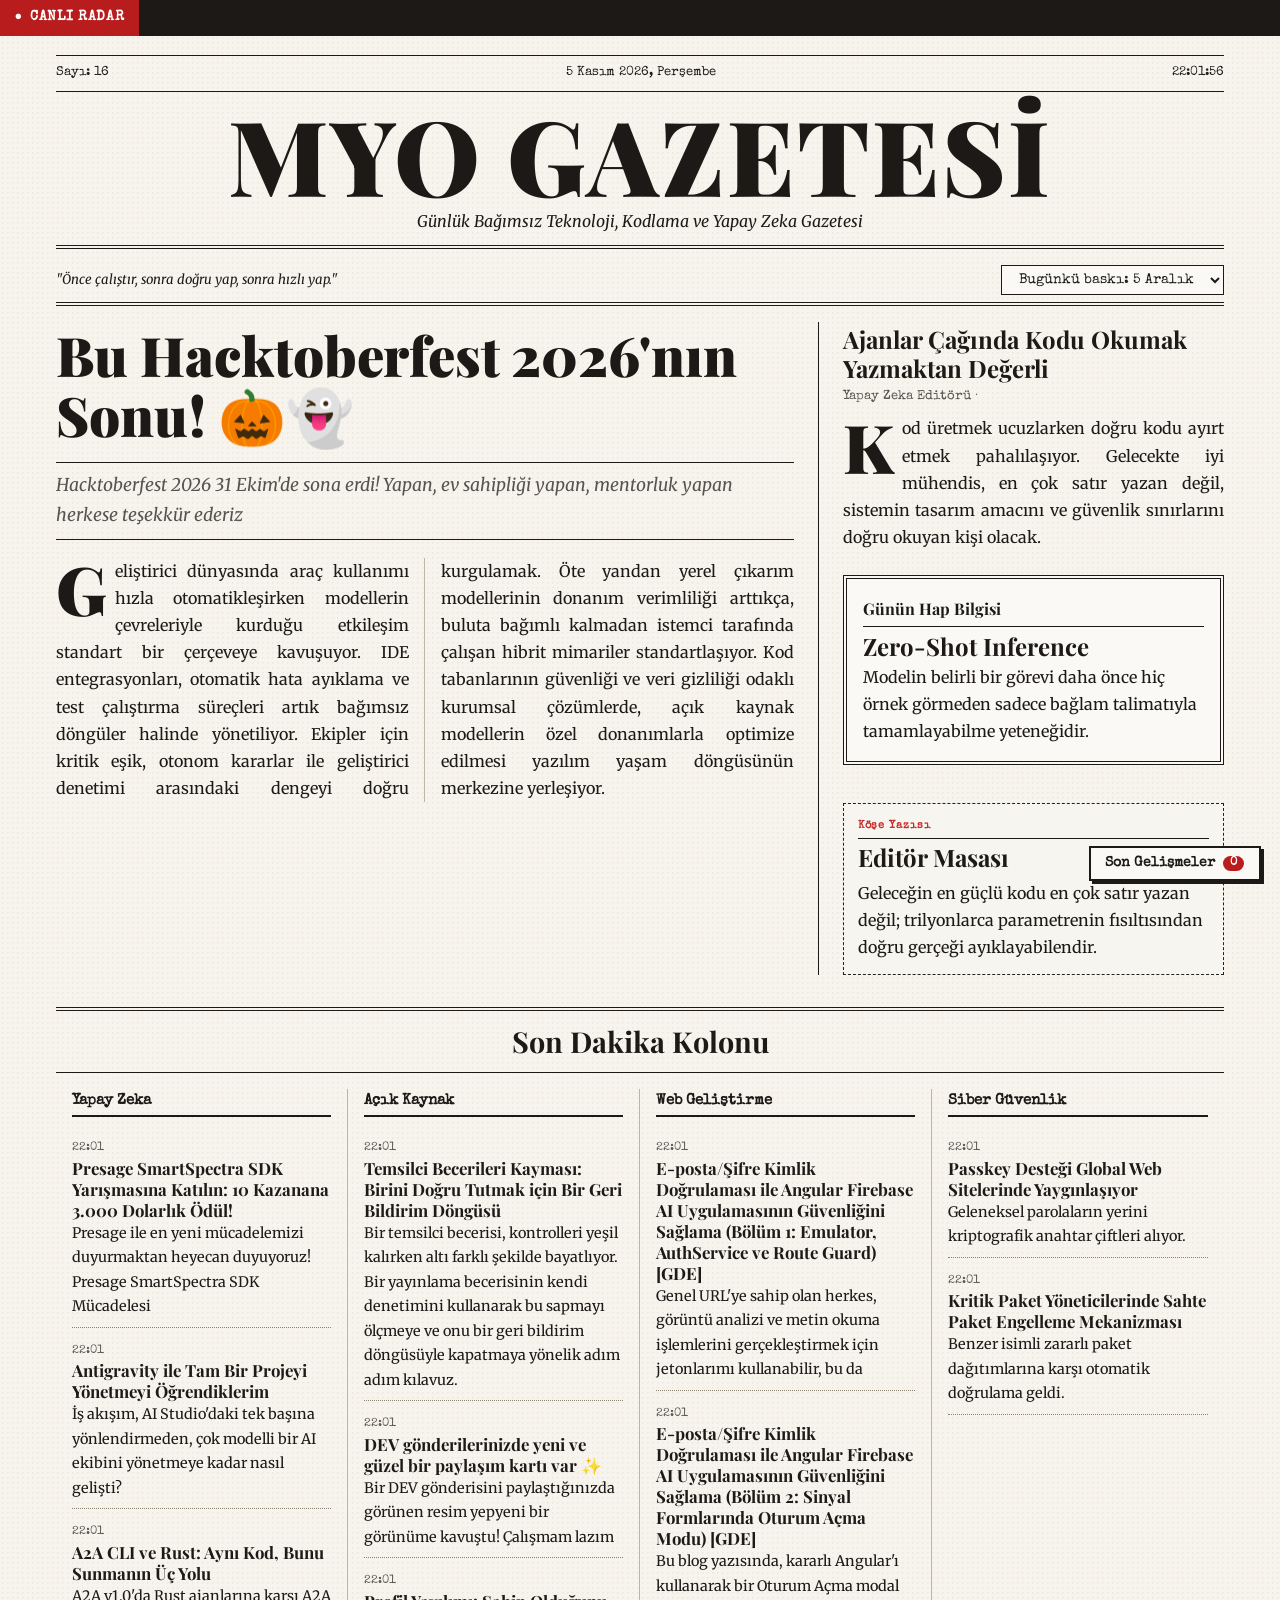
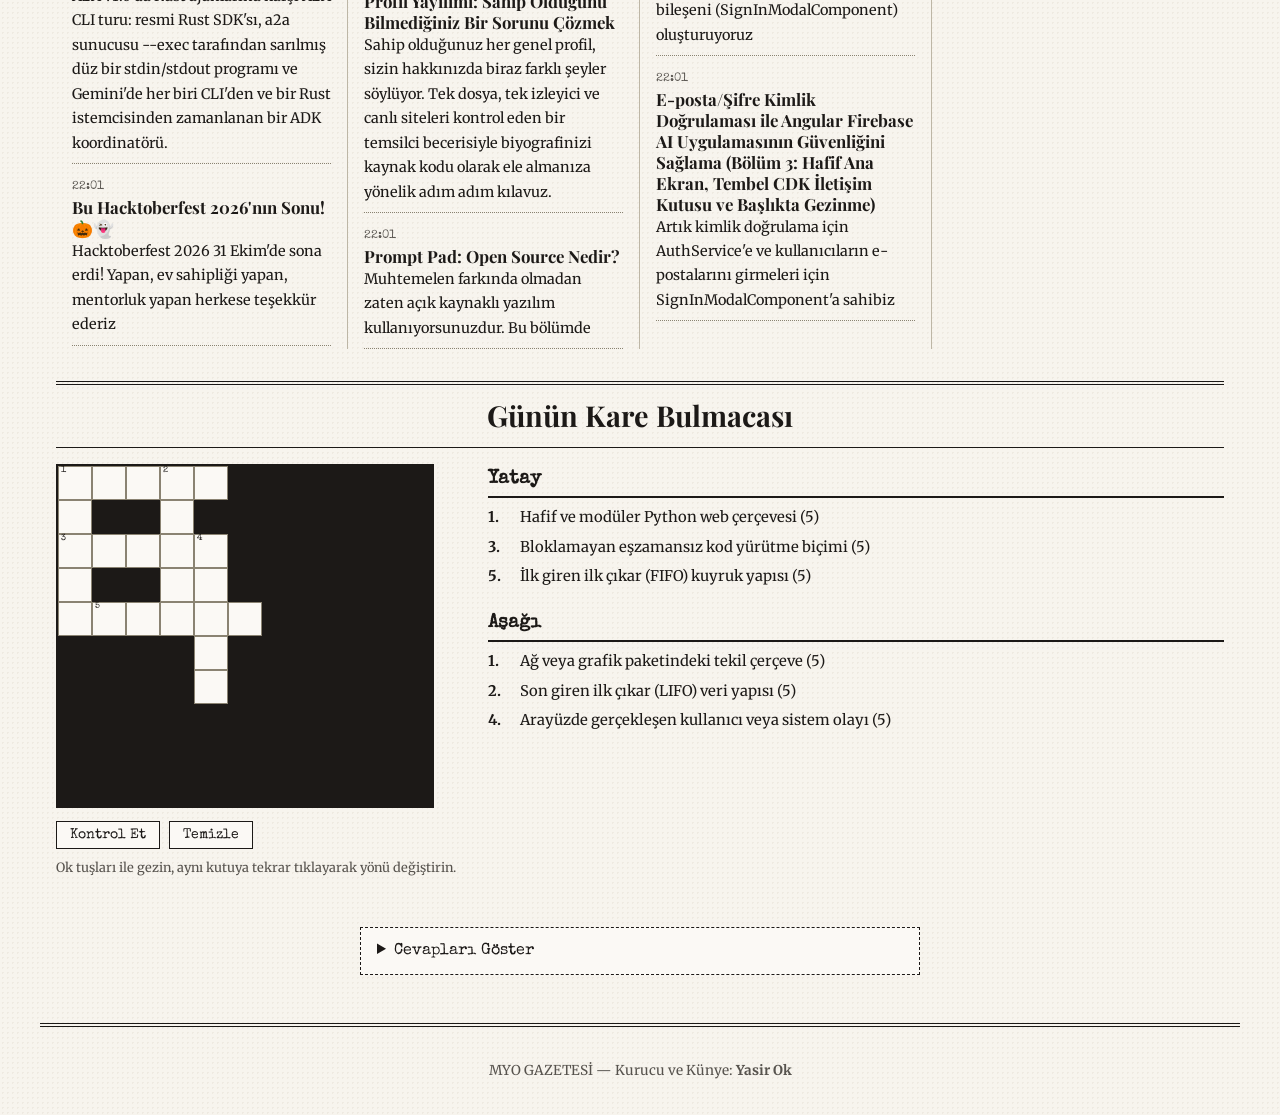
==== index.html @ d12a6758 "refactor: footer instagram baglantisi kaldirildi" ====
<!DOCTYPE html>
<html lang="tr">
<head>
<meta charset="UTF-8">
<meta name="viewport" content="width=device-width, initial-scale=1">
<meta name="description" content="MYO Gazetesi: Günlük bağımsız teknoloji, kodlama ve yapay zeka gazetesi.">
<title>MYO GAZETESİ</title>

<!-- PWA & İkon Bağlantıları -->
<link rel="manifest" href="manifest.json">
<link rel="icon" type="image/png" href="icon-512.png">
<link rel="apple-touch-icon" href="icon-512.png">
<meta name="theme-color" content="#1c1917">

<link rel="preconnect" href="https://fonts.googleapis.com">
<link rel="preconnect" href="https://fonts.gstatic.com" crossorigin>
<link href="https://fonts.googleapis.com/css2?family=Merriweather:wght@400;700&family=Playfair+Display:wght@700;900&family=Special+Elite&display=swap" rel="stylesheet">
<link rel="stylesheet" href="style.css">
</head>
<body>
<div class="ticker" aria-label="Canlı Radar">
  <span class="ticker-tag">CANLI RADAR</span>
  <div class="ticker-wrap"><div class="ticker-track" id="tickerTrack"></div></div>
</div>

<header class="masthead">
  <div class="mast-top">
    <span id="issueNo">Sayı: 1</span>
    <span id="dateLine"></span>
    <span id="clock" aria-live="off">00:00:00</span>
  </div>
  <h1>MYO GAZETESİ</h1>
  <p class="slogan">Günlük Bağımsız Teknoloji, Kodlama ve Yapay Zeka Gazetesi</p>
  <div class="mast-bottom">
    <span class="quote" id="quote"></span>
    <span class="edition-tools">
      <label for="archive" class="sr">Arşiv</label>
      <select id="archive"></select>
    </span>
  </div>
</header>

<main>
  <section class="top-grid">
    <article class="lead">
      <h2 id="leadTitle"></h2>
      <p class="deck" id="leadDeck"></p>
      <p class="dropcap cols" id="leadBody"></p>
    </article>
    <aside class="side">
      <article class="column-piece">
        <h3 id="edTitle"></h3>
        <p class="byline">Yapay Zeka Editörü &middot; </p>
        <p class="dropcap" id="edBody"></p>
      </article>
      <article class="fact-box">
        <p class="box-title">Günün Hap Bilgisi</p>
        <h3 id="factTitle"></h3>
        <p id="factBody"></p>
      </article>
      <!-- Editör / Admin Notu Köşesi -->
      <article id="adminBox" class="fact-box admin-box" hidden>
        <p class="box-title admin-tag">Köşe Yazısı</p>
        <h3 id="adminTitle">Editör Masası</h3>
        <p id="adminAuthor" class="byline"> </p>
        <p id="adminContent"></p>
      </article>
    </aside>
  </section>

  <section class="breaking">
    <h2 class="section-title">Son Dakika Kolonu</h2>
    <div class="news-cols">
      <div><h3>Yapay Zeka</h3><ul id="list-ai"></ul></div>
      <div><h3>Açık Kaynak</h3><ul id="list-oss"></ul></div>
      <div><h3>Web Geliştirme</h3><ul id="list-web"></ul></div>
      <div><h3>Siber Güvenlik</h3><ul id="list-sec"></ul></div>
    </div>
  </section>

  <section class="backpage">
    <h2 class="section-title">Günün Kare Bulmacası</h2>
    <div class="puzzle-wrap">
      <div>
        <div id="grid" class="grid" role="grid" aria-label="Çengel bulmaca"></div>
        <div class="puzzle-tools">
          <button type="button" id="checkBtn">Kontrol Et</button>
          <button type="button" id="clearBtn">Temizle</button>
          <span id="score" role="status"></span>
        </div>
        <p class="hint">Ok tuşları ile gezin, aynı kutuya tekrar tıklayarak yönü değiştirin.</p>
      </div>
      <div class="clues">
        <h3>Yatay</h3><ol id="clueA"></ol>
        <h3>Aşağı</h3><ol id="clueD"></ol>
      </div>
    </div>
    <details class="answer-key">
      <summary>Cevapları Göster</summary>
      <div class="flip" id="answers"></div>
    </details>
  </section>
</main>

<footer>
  <span>MYO GAZETESİ &mdash; Kurucu ve Künye: <strong>Yasir Ok</strong></span>
</footer>

<aside id="drawer" class="drawer" aria-label="Son gelişmeler" hidden>
  <div class="drawer-head"><strong>Son Gelişmeler</strong><button type="button" id="drawerX" aria-label="Paneli kapat">&times;</button></div>
  <ul id="drawerList"><li class="empty">Henüz bildirim yok.</li></ul>
</aside>
<button type="button" id="notifBtn" class="notif-btn" aria-expanded="false" aria-controls="drawer">Son Gelişmeler <span id="badge" class="badge" hidden>0</span></button>
<script src="app.js"></script>
</body>
</html>
---- style.css ----
:root {
  --paper: #f7f4ee;
  --paper2: #fbf9f5;
  --ink: #1c1917;
  --mute: #57534e;
  --rule: #1c1917;
  --red: #b91c1c;
  --ok: #d7ecd0;
  --bad: #f2c9c3;
}

* {
  box-sizing: border-box;
}

html {
  scroll-behavior: smooth;
}

body {
  margin: 0;
  background: var(--paper);
  color: var(--ink);
  font-family: 'Merriweather', Georgia, serif;
  line-height: 1.7;
  background-image: radial-gradient(rgba(120, 100, 60, 0.07) 1px, transparent 1px);
  background-size: 5px 5px;
}

.sr {
  position: absolute;
  width: 1px;
  height: 1px;
  overflow: hidden;
  clip: rect(0 0 0 0);
}

button,
select {
  font-family: 'Special Elite', 'Courier New', monospace;
  font-size: 0.85rem;
  border: 1px solid var(--ink);
  background: var(--paper2);
  color: var(--ink);
  padding: 0.4rem 0.8rem;
  cursor: pointer;
}

button:hover {
  background: var(--ink);
  color: var(--paper);
}

:focus-visible {
  outline: 3px solid var(--red);
  outline-offset: 2px;
}

/* ---------- CANLI RADAR (HABER KANALI KIRMIZISI) ---------- */
.ticker {
  display: flex;
  background: var(--ink);
  color: var(--paper);
  font-family: 'Special Elite', 'Courier New', monospace;
  font-size: 0.85rem;
  position: sticky;
  top: 0;
  z-index: 20;
}

.ticker-tag {
  background: var(--red);
  color: #ffffff;
  font-weight: bold;
  letter-spacing: 0.05em;
  padding: 0.4rem 0.9rem;
  white-space: nowrap;
  display: inline-flex;
  align-items: center;
  gap: 0.45rem;
}

.ticker-tag::before {
  content: "●";
  color: #ffffff;
  font-size: 0.8rem;
  animation: pulseDot 1.2s infinite ease-in-out;
}

@keyframes pulseDot {
  0%, 100% {
    opacity: 1;
    transform: scale(1);
  }
  50% {
    opacity: 0.3;
    transform: scale(0.8);
  }
}

.ticker-wrap {
  overflow: hidden;
  flex: 1;
  display: flex;
  align-items: center;
}

.ticker-track {
  display: inline-block;
  white-space: nowrap;
  padding-left: 100%;
  animation: scroll 220s linear infinite;
}

.ticker:hover .ticker-track {
  animation-play-state: paused;
}

.ticker-track span {
  margin-right: 3rem;
}

@keyframes scroll {
  to {
    transform: translateX(-100%);
  }
}

/* ---------- ÜST BİLGİ BANDI & LOGO ---------- */
.masthead {
  max-width: 1200px;
  margin: 1.2rem auto 0;
  padding: 0 1rem;
  text-align: center;
}

.mast-top,
.mast-bottom {
  display: flex;
  flex-wrap: wrap;
  justify-content: space-between;
  gap: 0.5rem 1rem;
  font-family: 'Special Elite', 'Courier New', monospace;
  font-size: 0.82rem;
  padding: 0.4rem 0;
  border-top: 1px solid var(--rule);
  border-bottom: 1px solid var(--rule);
}

.masthead h1 {
  font-family: 'Playfair Display', Georgia, serif;
  font-weight: 900;
  font-size: clamp(2.6rem, 10vw, 6.5rem);
  letter-spacing: 0.02em;
  margin: 0.4rem 0 0;
  line-height: 1.05;
}

.slogan {
  font-style: italic;
  margin: 0 0 0.6rem;
  border-bottom: 4px double var(--rule);
  padding-bottom: 0.6rem;
}

.mast-bottom {
  border-top: none;
  border-bottom: 4px double var(--rule);
  align-items: center;
}

.quote {
  font-style: italic;
  font-family: 'Merriweather', Georgia, serif;
  max-width: 60ch;
  text-align: left;
}

/* ---------- ANA SAYFA MİZANPAJI ---------- */
main {
  max-width: 1200px;
  margin: 0 auto;
  padding: 1rem;
}

.box-title {
  font-family: 'Playfair Display', Georgia, serif;
  font-weight: 700;
  font-size: 1rem;
  margin: 0 0 0.3rem;
  border-bottom: 1px solid var(--ink);
  padding-bottom: 0.2rem;
}

.top-grid {
  display: grid;
  grid-template-columns: 2fr 1fr;
  gap: 1.5rem;
}

.lead {
  border-right: 1px solid var(--rule);
  padding-right: 1.5rem;
}

.lead h2 {
  font-family: 'Playfair Display', Georgia, serif;
  font-weight: 900;
  font-size: clamp(1.9rem, 4.5vw, 3.4rem);
  line-height: 1.1;
  margin: 0.2rem 0 0.6rem;
}

.deck {
  font-style: italic;
  font-size: 1.1rem;
  color: var(--mute);
  border-top: 1px solid var(--rule);
  border-bottom: 1px solid var(--rule);
  padding: 0.5rem 0;
}

.cols {
  column-count: 2;
  column-gap: 2rem;
  column-rule: 1px solid #bdb6a6;
  text-align: justify;
  hyphens: auto;
}

.dropcap::first-letter {
  font-family: 'Playfair Display', Georgia, serif;
  font-weight: 900;
  float: left;
  font-size: 4.2rem;
  line-height: 0.8;
  padding: 0.3rem 0.5rem 0 0;
}

.side {
  display: flex;
  flex-direction: column;
  gap: 1.5rem;
}

.column-piece h3,
.fact-box h3 {
  font-family: 'Playfair Display', Georgia, serif;
  font-size: 1.5rem;
  line-height: 1.2;
  margin: 0.2rem 0;
}

.byline {
  font-family: 'Special Elite', 'Courier New', monospace;
  font-size: 0.8rem;
  margin: 0 0 0.5rem;
  color: var(--mute);
}

.column-piece p:last-child {
  text-align: justify;
  margin: 0;
}

.fact-box {
  border: 4px double var(--ink);
  padding: 1rem;
  background: var(--paper2);
}

.fact-box p:last-child {
  margin: 0;
}

/* ---------- SON DAKİKA KOLONU ---------- */
.section-title {
  font-family: 'Playfair Display', Georgia, serif;
  font-size: 1.8rem;
  text-align: center;
  border-top: 4px double var(--rule);
  border-bottom: 1px solid var(--rule);
  padding: 0.4rem 0;
  margin: 2rem 0 1rem;
}

.news-cols {
  display: grid;
  grid-template-columns: repeat(4, 1fr);
  gap: 0;
}

.news-cols > div {
  padding: 0 1rem;
  border-right: 1px solid #bdb6a6;
}

.news-cols > div:last-child {
  border-right: none;
}

.news-cols h3 {
  font-family: 'Special Elite', 'Courier New', monospace;
  font-size: 0.95rem;
  border-bottom: 2px solid var(--ink);
  margin: 0 0 0.5rem;
}

.news-cols ul {
  list-style: none;
  margin: 0;
  padding: 0;
}

.news-cols li {
  font-size: 0.9rem;
  padding: 0.5rem 0;
  border-bottom: 1px dotted #8a8372;
}

.news-cols li b {
  display: block;
  font-family: 'Playfair Display', Georgia, serif;
  font-size: 1.05rem;
  line-height: 1.25;
}

.news-cols time {
  font-family: 'Special Elite', 'Courier New', monospace;
  font-size: 0.72rem;
  color: var(--mute);
}

.news-cols li.fresh {
  animation: flash 2.5s ease-out;
}

@keyframes flash {
  from {
    background: #f6d58a;
  }
  to {
    background: transparent;
  }
}

/* ---------- ARKA SAYFA: ZEKA KÖŞESİ ---------- */
.puzzle-wrap {
  display: grid;
  grid-template-columns: auto 1fr;
  gap: 2rem;
  align-items: start;
}

.puzzle-wrap > div:first-child {
  max-width: 100%;
  overflow-x: auto;
  -webkit-overflow-scrolling: touch;
  padding-bottom: 0.5rem;
}

.grid {
  display: grid;
  grid-template-columns: repeat(11, 34px);
  grid-auto-rows: 34px;
  gap: 0;
  border: 2px solid var(--ink);
  background: var(--ink);
  width: max-content;
  max-width: 100%;
}

.cell {
  position: relative;
  background: var(--paper2);
  border: 1px solid #8a8372;
}

.cell.block {
  background: var(--ink);
  border-color: var(--ink);
}

.cell .n {
  position: absolute;
  top: 0;
  left: 2px;
  font-size: 0.55rem;
  line-height: 1;
  font-family: 'Special Elite', 'Courier New', monospace;
  pointer-events: none;
}

.cell input {
  width: 100%;
  height: 100%;
  border: 0;
  background: transparent;
  text-align: center;
  font: 700 1.1rem 'Playfair Display', Georgia, serif;
  text-transform: uppercase;
  padding: 6px 0 0;
  color: var(--ink);
  caret-color: transparent;
  cursor: pointer;
}

.cell input:focus-visible {
  outline: none;
}

.cell.word {
  background: #efe6c8;
}

.cell.cur {
  background: #e5c96b;
}

.cell.ok {
  background: var(--ok);
}

.cell.bad {
  background: var(--bad);
}

.puzzle-tools {
  display: flex;
  gap: 0.6rem;
  align-items: center;
  margin-top: 0.8rem;
  flex-wrap: wrap;
}

#score {
  font-family: 'Special Elite', 'Courier New', monospace;
  font-size: 0.85rem;
}

.hint {
  font-size: 0.8rem;
  color: var(--mute);
  margin: 0.5rem 0 0;
}

.clues h3 {
  font-family: 'Special Elite', 'Courier New', monospace;
  margin: 0 0 0.3rem;
  border-bottom: 2px solid var(--ink);
}

.clues ol {
  padding-left: 0;
  list-style: none;
  margin: 0 0 1rem;
  font-size: 0.92rem;
}

.clues li {
  padding: 0.15rem 0;
}

.clues li b {
  display: inline-block;
  min-width: 1.8rem;
}

.answer-key {
  margin: 2.5rem auto 0;
  max-width: 560px;
  border: 1px dashed var(--ink);
  padding: 0.6rem 1rem;
  background: var(--paper2);
}

.answer-key summary {
  cursor: pointer;
  font-family: 'Special Elite', 'Courier New', monospace;
}

.flip {
  transform: rotate(180deg);
  text-align: center;
  font-family: 'Special Elite', 'Courier New', monospace;
  font-size: 0.9rem;
  margin-top: 0.8rem;
  line-height: 1.9;
}

/* ---------- SİYAH TOAST BİLDİRİMİ DEVRE DIŞI ---------- */
.toast {
  display: none !important;
}

/* ---------- SON GELİŞMELER BUTONU & AÇILIR PANEL ---------- */
.notif-btn {
  position: fixed;
  right: 1.2rem;
  bottom: 1.2rem;
  z-index: 31;
  background: var(--paper2);
  color: var(--ink);
  border: 2px solid var(--ink);
  box-shadow: 3px 3px 0 var(--ink);
  font-family: 'Special Elite', 'Courier New', monospace;
  font-weight: bold;
  padding: 0.5rem 0.9rem;
  display: inline-flex;
  align-items: center;
  gap: 0.5rem;
  cursor: pointer;
  transition: all 0.15s ease;
}

.notif-btn:hover {
  background: var(--ink);
  color: var(--paper);
}

.badge {
  display: inline-block;
  background: var(--red);
  color: #ffffff;
  border-radius: 10px;
  padding: 0.1rem 0.45rem;
  font-size: 0.75rem;
  font-weight: bold;
}

.notif-btn:hover .badge {
  background: #ffffff;
  color: var(--ink);
}

.drawer {
  position: fixed;
  right: 1.2rem;
  bottom: 4.2rem;
  width: min(380px, calc(100vw - 2.4rem));
  max-height: 60vh;
  display: flex;
  flex-direction: column;
  background: var(--paper2);
  border: 4px double var(--ink);
  z-index: 32;
  box-shadow: 4px 4px 0 rgba(0, 0, 0, 0.25);
}

.drawer[hidden] {
  display: none;
}

.drawer-head {
  display: flex;
  justify-content: space-between;
  align-items: center;
  padding: 0.6rem 0.9rem;
  border-bottom: 2px solid var(--ink);
  font-family: 'Playfair Display', Georgia, serif;
}

.drawer-head button {
  border: 0;
  background: transparent;
  font-size: 1.3rem;
  padding: 0 0.4rem;
}

.drawer ul {
  list-style: none;
  margin: 0;
  padding: 0;
  overflow-y: auto;
}

.drawer li {
  padding: 0.7rem 0.9rem;
  border-bottom: 1px dotted #8a8372;
  font-size: 0.85rem;
  line-height: 1.5;
}

.drawer li b {
  display: block;
  font-family: 'Playfair Display', Georgia, serif;
  font-size: 0.98rem;
  line-height: 1.3;
  margin-top: 0.15rem;
}

.drawer li small {
  font-family: 'Special Elite', 'Courier New', monospace;
  color: var(--mute);
}

.drawer li.empty {
  color: var(--mute);
  font-style: italic;
  padding: 1rem;
  text-align: center;
}

/* ---------- ALT BİLGİ (FOOTER) ---------- */
footer {
  text-align: center;
  font-size: 0.85rem;
  padding: 2rem 1rem;
  border-top: 4px double var(--rule);
  max-width: 1200px;
  margin: 2rem auto 0;
  color: var(--mute);
  display: flex;
  flex-wrap: wrap;
  justify-content: center;
  align-items: center;
  gap: 0.6rem 1.5rem;
}

.insta {
  display: inline-flex;
  align-items: center;
  gap: 0.4rem;
  color: var(--ink);
  text-decoration: none;
  font-family: 'Special Elite', 'Courier New', monospace;
  border-bottom: 1px solid var(--ink);
  padding-bottom: 1px;
}

.insta:hover {
  background: var(--ink);
  color: var(--paper);
}

/* ---------- DUYARLI TASARIM (TABLET & MASAÜSTÜ) ---------- */
@media (max-width: 900px) {
  .top-grid {
    grid-template-columns: 1fr;
  }
  .lead {
    border-right: none;
    padding-right: 0;
  }
  .news-cols {
    grid-template-columns: 1fr 1fr;
  }
  .news-cols > div:nth-child(2) {
    border-right: none;
  }
  .puzzle-wrap {
    grid-template-columns: 1fr;
  }
}

/* ---------- AKILLI TELEFON / MOBİL DÜZEN (ÖZEL AYARLAR) ---------- */
@media (max-width: 600px) {
  body {
    padding-bottom: 70px; /* Alttaki butonun son satırları kapatmasını engeller */
  }

  main {
    padding: 0.8rem;
  }

  /* Kayan Radar */
  .ticker {
    font-size: 0.75rem;
  }
  .ticker-tag {
    padding: 0.35rem 0.6rem;
    font-size: 0.72rem;
  }

  /* Gazete Başlığı */
  .masthead h1 {
    font-size: 2.3rem;
    line-height: 1.1;
  }
  .slogan {
    font-size: 0.85rem;
  }
  .mast-top {
    font-size: 0.75rem;
  }
  .mast-bottom {
    flex-direction: column;
    align-items: stretch;
    gap: 0.6rem;
  }
  .quote {
    text-align: center;
    font-size: 0.85rem;
  }
  .mast-bottom select,
  .mast-bottom button {
    width: 100%;
    text-align: center;
  }

  /* Manşet Başlığı (Ekrana sığacak ideal boyut) */
  .lead h2 {
    font-size: 1.45rem;
    line-height: 1.25;
    margin-top: 0.4rem;
  }
  .deck {
    font-size: 0.95rem;
    line-height: 1.45;
  }
  .cols {
    column-count: 1; /* Çift sütunu kaldırıp tek sütun yapıyoruz */
    text-align: left;
  }
  .dropcap::first-letter {
    font-size: 3.2rem;
    padding-top: 0.1rem;
  }

  /* Haber Sütunları */
  .news-cols {
    grid-template-columns: 1fr;
  }
  .news-cols > div {
    border-right: none;
    padding: 0;
    margin-bottom: 1.2rem;
  }

  /* Bulmaca Izgarası */
  .grid {
    grid-template-columns: repeat(11, 28px);
    grid-auto-rows: 28px;
  }
  .cell input {
    font-size: 0.95rem;
    padding-top: 4px;
  }

  /* Son Gelişmeler Butonu & Çekmecesi */
  .notif-btn {
    right: 0.8rem;
    bottom: 0.8rem;
    padding: 0.4rem 0.7rem;
    font-size: 0.78rem;
  }
  .drawer {
    right: 0.8rem;
    left: 0.8rem;
    width: auto;
    bottom: 3.8rem;
    max-height: 65vh;
  }
}

@media (prefers-reduced-motion: reduce) {
  .ticker-track {
    animation: none;
    padding-left: 0;
  }
  .news-cols li.fresh {
    animation: none;
  }
  html {
    scroll-behavior: auto;
  }
}
/* Son Dakika Orijinal Haber Bağlantısı */
.news-link {
  display: inline-block;
  margin-top: 6px;
  font-size: 0.75rem;
  font-weight: 600;
  color: #111;
  text-decoration: underline;
  text-underline-offset: 2px;
  transition: opacity 0.2s ease;
}

.news-link:hover {
  opacity: 0.65;
}

/* Editör / Admin Notu Kartı */
.admin-box {
  margin-top: 14px;
  background-color: #f7f5ef;
  border: 1px dashed #222;
  padding: 12px 14px;
}

.admin-tag {
  font-family: 'Special Elite', monospace;
  font-size: 0.7rem;
  letter-spacing: 0.08em;
  font-weight: 700;
  color: #c92a2a;
  margin-bottom: 4px;
}

.admin-author {
  display: block;
  font-family: 'Merriweather', serif;
  font-style: italic;
  font-size: 0.78rem;
  color: #555;
  margin-bottom: 6px;
}
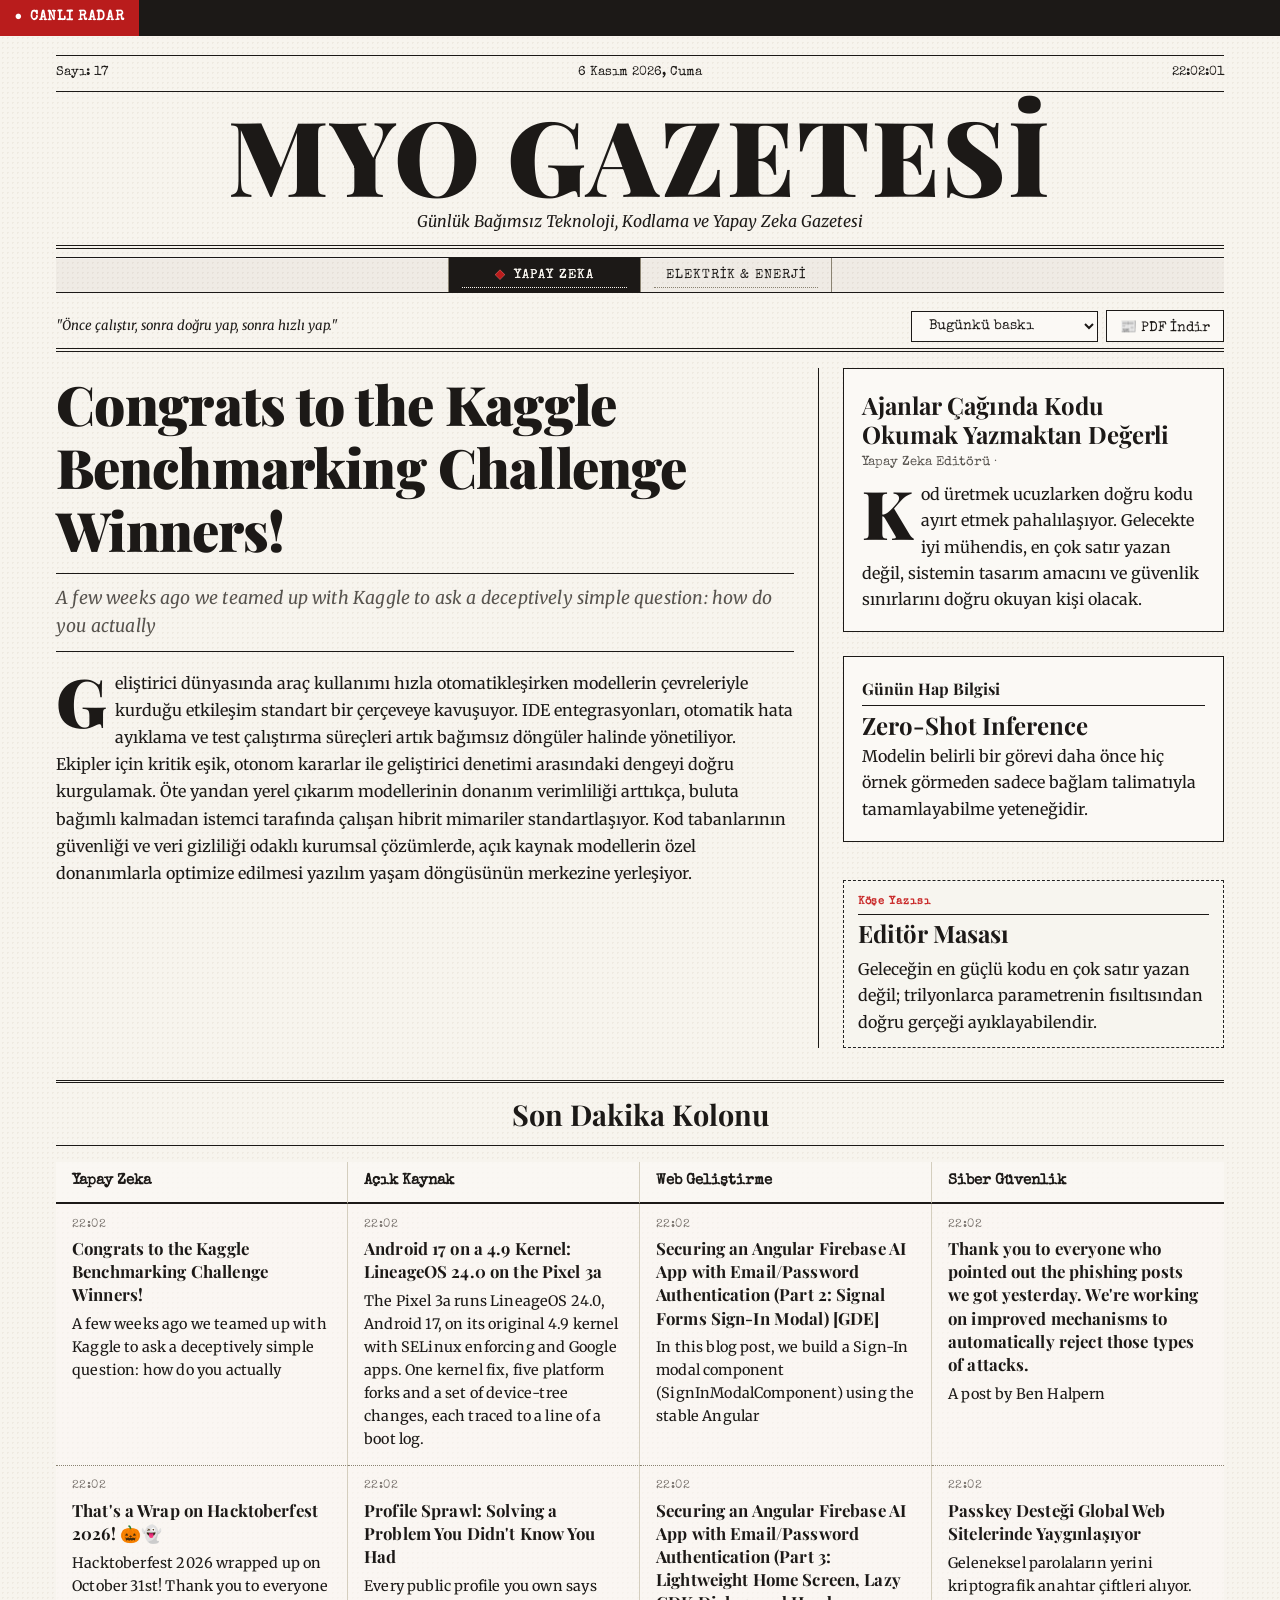
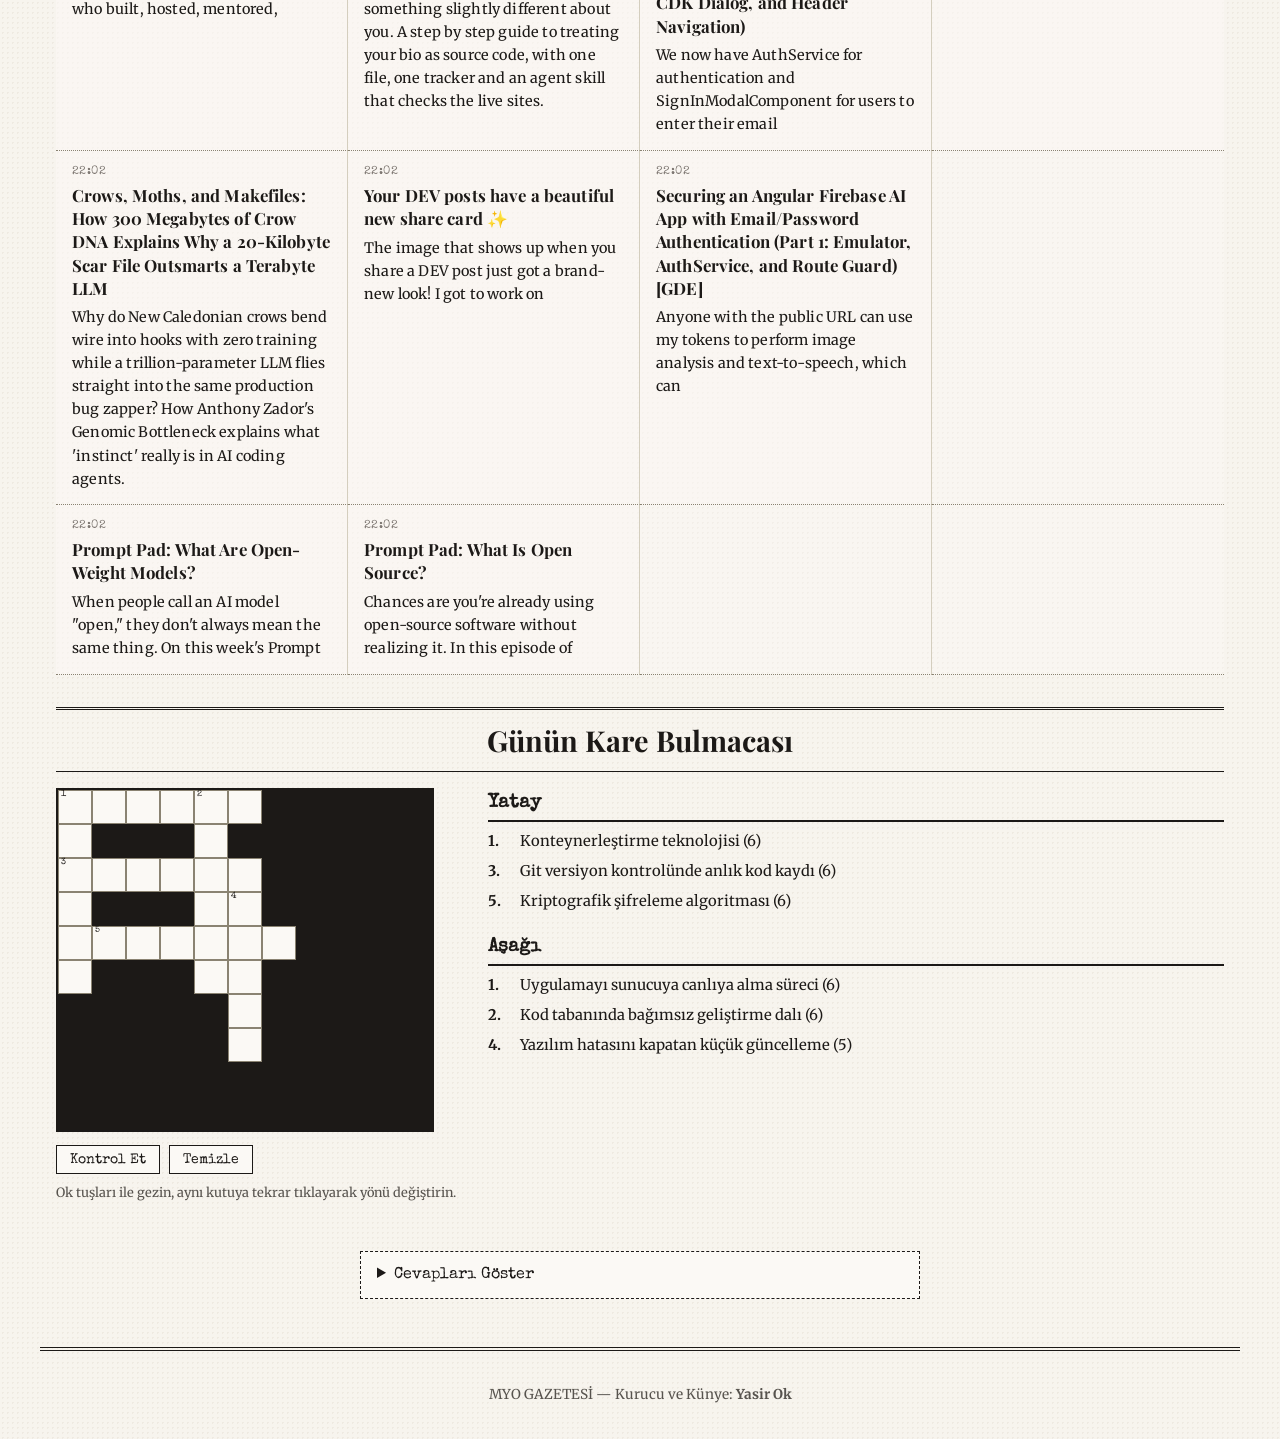
==== commit 56438339: "feat: elektrik-enerji sekmesi, chrome tarzi sekme gecisi, ferah tipografi ve izgara mizanpaji tamaml" ====
--- a/index.html
+++ b/index.html
@@ -31,11 +31,16 @@
   </div>
   <h1>MYO GAZETESİ</h1>
   <p class="slogan">Günlük Bağımsız Teknoloji, Kodlama ve Yapay Zeka Gazetesi</p>
+  <nav class="section-nav" aria-label="Gazete bölümleri">
+    <a href="index.html" class="nav-tab active" aria-current="page">YAPAY ZEKA</a>
+    <a href="elektrik-enerji.html" class="nav-tab">ELEKTRİK &amp; ENERJİ</a>
+  </nav>
   <div class="mast-bottom">
     <span class="quote" id="quote"></span>
     <span class="edition-tools">
       <label for="archive" class="sr">Arşiv</label>
       <select id="archive"></select>
+      <button type="button" id="pdfBtn" onclick="window.print()">📰 PDF İndir</button>
     </span>
   </div>
 </header>
@@ -106,11 +111,6 @@
   <span>MYO GAZETESİ &mdash; Kurucu ve Künye: <strong>Yasir Ok</strong></span>
 </footer>
 
-<aside id="drawer" class="drawer" aria-label="Son gelişmeler" hidden>
-  <div class="drawer-head"><strong>Son Gelişmeler</strong><button type="button" id="drawerX" aria-label="Paneli kapat">&times;</button></div>
-  <ul id="drawerList"><li class="empty">Henüz bildirim yok.</li></ul>
-</aside>
-<button type="button" id="notifBtn" class="notif-btn" aria-expanded="false" aria-controls="drawer">Son Gelişmeler <span id="badge" class="badge" hidden>0</span></button>
 <script src="app.js"></script>
 </body>
-</html>+</html>
--- a/style.css
+++ b/style.css
@@ -25,6 +25,16 @@
   line-height: 1.7;
   background-image: radial-gradient(rgba(120, 100, 60, 0.07) 1px, transparent 1px);
   background-size: 5px 5px;
+  animation: softFadeIn 0.15s ease both;
+}
+
+@keyframes softFadeIn {
+  0% {
+    opacity: 0;
+  }
+  100% {
+    opacity: 1;
+  }
 }
 
 .sr {
@@ -163,6 +173,70 @@
   padding-bottom: 0.6rem;
 }
 
+/* ---------- BÖLÜM SEKMELERİ ---------- */
+.section-nav {
+  display: flex;
+  justify-content: center;
+  align-items: stretch;
+  gap: 0;
+  margin: -0.1rem 0 0.65rem;
+  border-top: 1px solid var(--rule);
+  border-bottom: 1px solid var(--rule);
+  background: rgba(28, 25, 23, 0.035);
+  box-shadow: inset 0 1px 0 rgba(255, 255, 255, 0.45);
+}
+
+.nav-tab {
+  position: relative;
+  min-width: 12rem;
+  padding: 0.65rem 1.25rem 0.55rem;
+  color: var(--ink);
+  font-family: 'Special Elite', 'Courier New', monospace;
+  font-size: 0.82rem;
+  line-height: 1.2;
+  letter-spacing: 0.075em;
+  text-decoration: none;
+  text-transform: uppercase;
+  border-left: 1px solid #8a8372;
+  transition: background-color 0.15s ease, color 0.15s ease;
+}
+
+.nav-tab:last-child {
+  border-right: 1px solid #8a8372;
+}
+
+.nav-tab::after {
+  content: "";
+  position: absolute;
+  right: 0.8rem;
+  bottom: 0.25rem;
+  left: 0.8rem;
+  border-bottom: 1px dotted #8a8372;
+}
+
+.nav-tab:hover,
+.nav-tab:focus-visible {
+  background: var(--ink);
+  color: var(--paper);
+}
+
+.nav-tab.active {
+  background: var(--ink);
+  color: var(--paper);
+  text-shadow: 0 0 0.01px var(--paper);
+}
+
+.nav-tab.active::before {
+  content: "◆";
+  margin-right: 0.45rem;
+  color: var(--red);
+}
+
+.nav-tab.active::after,
+.nav-tab:hover::after {
+  border-color: var(--paper);
+}
+
 .mast-bottom {
   border-top: none;
   border-bottom: 4px double var(--rule);
@@ -174,6 +248,12 @@
   font-family: 'Merriweather', Georgia, serif;
   max-width: 60ch;
   text-align: left;
+}
+
+.edition-tools {
+  display: inline-flex;
+  align-items: center;
+  gap: 0.55rem;
 }
 
 /* ---------- ANA SAYFA MİZANPAJI ---------- */
@@ -198,6 +278,13 @@
   gap: 1.5rem;
 }
 
+main p {
+  margin-top: 0;
+  margin-bottom: 1rem;
+  text-align: left;
+  line-height: 1.65;
+}
+
 .lead {
   border-right: 1px solid var(--rule);
   padding-right: 1.5rem;
@@ -207,25 +294,32 @@
   font-family: 'Playfair Display', Georgia, serif;
   font-weight: 900;
   font-size: clamp(1.9rem, 4.5vw, 3.4rem);
-  line-height: 1.1;
-  margin: 0.2rem 0 0.6rem;
+  line-height: 1.16;
+  letter-spacing: -0.012em;
+  margin: 0.2rem 0 0.75rem;
 }
 
 .deck {
   font-style: italic;
   font-size: 1.1rem;
+  line-height: 1.6;
+  letter-spacing: 0.01em;
   color: var(--mute);
   border-top: 1px solid var(--rule);
   border-bottom: 1px solid var(--rule);
-  padding: 0.5rem 0;
+  padding: 0.65rem 0;
+  margin-bottom: 1.1rem;
 }
 
 .cols {
-  column-count: 2;
-  column-gap: 2rem;
-  column-rule: 1px solid #bdb6a6;
-  text-align: justify;
-  hyphens: auto;
+  column-count: 1;
+  column-gap: normal;
+  column-rule: none;
+  text-align: left;
+  line-height: 1.7;
+  margin-bottom: 1rem;
+  hyphens: none;
+  overflow-wrap: break-word;
 }
 
 .dropcap::first-letter {
@@ -258,14 +352,20 @@
   color: var(--mute);
 }
 
+.column-piece {
+  border: 1px solid #1c1917;
+  padding: 1.15rem;
+  background: var(--paper2);
+}
+
 .column-piece p:last-child {
-  text-align: justify;
+  text-align: left;
   margin: 0;
 }
 
 .fact-box {
-  border: 4px double var(--ink);
-  padding: 1rem;
+  border: 1px solid #1c1917;
+  padding: 1.15rem;
   background: var(--paper2);
 }
 
@@ -278,61 +378,92 @@
   font-family: 'Playfair Display', Georgia, serif;
   font-size: 1.8rem;
   text-align: center;
-  border-top: 4px double var(--rule);
-  border-bottom: 1px solid var(--rule);
+  border-top: 3px double #1c1917;
+  border-bottom: 1px solid #1c1917;
   padding: 0.4rem 0;
   margin: 2rem 0 1rem;
 }
 
 .news-cols {
   display: grid;
-  grid-template-columns: repeat(4, 1fr);
+  grid-template-columns: repeat(4, minmax(0, 1fr));
   gap: 0;
-}
-
-.news-cols > div {
-  padding: 0 1rem;
-  border-right: 1px solid #bdb6a6;
-}
-
-.news-cols > div:last-child {
-  border-right: none;
-}
-
-.news-cols h3 {
+  align-items: stretch;
+}
+
+.news-grid-heading {
   font-family: 'Special Elite', 'Courier New', monospace;
   font-size: 0.95rem;
   border-bottom: 2px solid var(--ink);
-  margin: 0 0 0.5rem;
-}
-
-.news-cols ul {
+  border-right: 1px solid #d4cebe;
+  margin: 0;
+  padding: 0.45rem 1rem;
+  background: rgba(251, 249, 245, 0.75);
+}
+
+.news-grid-heading:nth-of-type(4) {
+  border-right: none;
+}
+
+.news-grid-list {
+  display: grid;
+  grid-column: 1 / -1;
+  grid-template-columns: repeat(4, minmax(0, 1fr));
+  grid-auto-rows: auto;
+  align-items: stretch;
   list-style: none;
   margin: 0;
   padding: 0;
 }
 
-.news-cols li {
+.news-grid-list li {
+  display: flex;
+  min-width: 0;
+  flex-direction: column;
+  justify-content: flex-start;
   font-size: 0.9rem;
-  padding: 0.5rem 0;
+  padding: 0.85rem 1rem;
+  line-height: 1.6;
+  letter-spacing: 0.012em;
   border-bottom: 1px dotted #8a8372;
-}
-
-.news-cols li b {
+  border-right: 1px solid #d4cebe;
+  background: rgba(251, 249, 245, 0.58);
+}
+
+.news-grid-list li:nth-child(4n) {
+  border-right: none;
+}
+
+.news-grid-list li b {
   display: block;
   font-family: 'Playfair Display', Georgia, serif;
   font-size: 1.05rem;
-  line-height: 1.25;
-}
-
-.news-cols time {
+  line-height: 1.38;
+  letter-spacing: 0.008em;
+  margin-bottom: 0.4rem;
+}
+
+.news-grid-list li span {
+  display: block;
+}
+
+.news-grid-list time {
+  display: block;
   font-family: 'Special Elite', 'Courier New', monospace;
   font-size: 0.72rem;
-  color: var(--mute);
-}
-
-.news-cols li.fresh {
+  line-height: 1.2;
+  letter-spacing: 0.04em;
+  color: #78716c;
+  margin-bottom: 0.35rem;
+}
+
+.news-grid-list li.fresh {
   animation: flash 2.5s ease-out;
+}
+
+.news-grid-list .news-card-empty {
+  min-height: 100%;
+  background: rgba(251, 249, 245, 0.34);
 }
 
 @keyframes flash {
@@ -491,114 +622,6 @@
 /* ---------- SİYAH TOAST BİLDİRİMİ DEVRE DIŞI ---------- */
 .toast {
   display: none !important;
-}
-
-/* ---------- SON GELİŞMELER BUTONU & AÇILIR PANEL ---------- */
-.notif-btn {
-  position: fixed;
-  right: 1.2rem;
-  bottom: 1.2rem;
-  z-index: 31;
-  background: var(--paper2);
-  color: var(--ink);
-  border: 2px solid var(--ink);
-  box-shadow: 3px 3px 0 var(--ink);
-  font-family: 'Special Elite', 'Courier New', monospace;
-  font-weight: bold;
-  padding: 0.5rem 0.9rem;
-  display: inline-flex;
-  align-items: center;
-  gap: 0.5rem;
-  cursor: pointer;
-  transition: all 0.15s ease;
-}
-
-.notif-btn:hover {
-  background: var(--ink);
-  color: var(--paper);
-}
-
-.badge {
-  display: inline-block;
-  background: var(--red);
-  color: #ffffff;
-  border-radius: 10px;
-  padding: 0.1rem 0.45rem;
-  font-size: 0.75rem;
-  font-weight: bold;
-}
-
-.notif-btn:hover .badge {
-  background: #ffffff;
-  color: var(--ink);
-}
-
-.drawer {
-  position: fixed;
-  right: 1.2rem;
-  bottom: 4.2rem;
-  width: min(380px, calc(100vw - 2.4rem));
-  max-height: 60vh;
-  display: flex;
-  flex-direction: column;
-  background: var(--paper2);
-  border: 4px double var(--ink);
-  z-index: 32;
-  box-shadow: 4px 4px 0 rgba(0, 0, 0, 0.25);
-}
-
-.drawer[hidden] {
-  display: none;
-}
-
-.drawer-head {
-  display: flex;
-  justify-content: space-between;
-  align-items: center;
-  padding: 0.6rem 0.9rem;
-  border-bottom: 2px solid var(--ink);
-  font-family: 'Playfair Display', Georgia, serif;
-}
-
-.drawer-head button {
-  border: 0;
-  background: transparent;
-  font-size: 1.3rem;
-  padding: 0 0.4rem;
-}
-
-.drawer ul {
-  list-style: none;
-  margin: 0;
-  padding: 0;
-  overflow-y: auto;
-}
-
-.drawer li {
-  padding: 0.7rem 0.9rem;
-  border-bottom: 1px dotted #8a8372;
-  font-size: 0.85rem;
-  line-height: 1.5;
-}
-
-.drawer li b {
-  display: block;
-  font-family: 'Playfair Display', Georgia, serif;
-  font-size: 0.98rem;
-  line-height: 1.3;
-  margin-top: 0.15rem;
-}
-
-.drawer li small {
-  font-family: 'Special Elite', 'Courier New', monospace;
-  color: var(--mute);
-}
-
-.drawer li.empty {
-  color: var(--mute);
-  font-style: italic;
-  padding: 1rem;
-  text-align: center;
 }
 
 /* ---------- ALT BİLGİ (FOOTER) ---------- */
@@ -643,10 +666,7 @@
     padding-right: 0;
   }
   .news-cols {
-    grid-template-columns: 1fr 1fr;
-  }
-  .news-cols > div:nth-child(2) {
-    border-right: none;
+    grid-template-columns: repeat(4, minmax(0, 1fr));
   }
   .puzzle-wrap {
     grid-template-columns: 1fr;
@@ -656,7 +676,7 @@
 /* ---------- AKILLI TELEFON / MOBİL DÜZEN (ÖZEL AYARLAR) ---------- */
 @media (max-width: 600px) {
   body {
-    padding-bottom: 70px; /* Alttaki butonun son satırları kapatmasını engeller */
+    padding-bottom: 0;
   }
 
   main {
@@ -679,6 +699,18 @@
   }
   .slogan {
     font-size: 0.85rem;
+  }
+  .section-nav {
+    flex-direction: column;
+  }
+  .nav-tab {
+    width: 100%;
+    min-width: 0;
+    border-right: 1px solid #8a8372;
+    border-bottom: 1px dotted #8a8372;
+  }
+  .nav-tab:last-child {
+    border-bottom: 0;
   }
   .mast-top {
     font-size: 0.75rem;
@@ -706,7 +738,7 @@
   }
   .deck {
     font-size: 0.95rem;
-    line-height: 1.45;
+    line-height: 1.6;
   }
   .cols {
     column-count: 1; /* Çift sütunu kaldırıp tek sütun yapıyoruz */
@@ -721,10 +753,25 @@
   .news-cols {
     grid-template-columns: 1fr;
   }
-  .news-cols > div {
+  .news-grid-heading {
+    display: none;
+  }
+  .news-grid-list {
+    grid-column: 1;
+    grid-template-columns: 1fr;
+    grid-auto-rows: auto;
+  }
+  .news-grid-list li {
+    height: auto;
+    min-height: 0;
     border-right: none;
-    padding: 0;
-    margin-bottom: 1.2rem;
+  }
+  .news-grid-list li::before {
+    content: attr(data-category);
+    margin-bottom: 0.35rem;
+    font: 700 0.72rem 'Special Elite', 'Courier New', monospace;
+    letter-spacing: 0.04em;
+    color: var(--mute);
   }
 
   /* Bulmaca Izgarası */
@@ -737,23 +784,12 @@
     padding-top: 4px;
   }
 
-  /* Son Gelişmeler Butonu & Çekmecesi */
-  .notif-btn {
-    right: 0.8rem;
-    bottom: 0.8rem;
-    padding: 0.4rem 0.7rem;
-    font-size: 0.78rem;
-  }
-  .drawer {
-    right: 0.8rem;
-    left: 0.8rem;
-    width: auto;
-    bottom: 3.8rem;
-    max-height: 65vh;
-  }
 }
 
 @media (prefers-reduced-motion: reduce) {
+  body {
+    animation: none;
+  }
   .ticker-track {
     animation: none;
     padding-left: 0;
@@ -806,3 +842,282 @@
   color: #555;
   margin-bottom: 6px;
 }
+
+/* ---------- TEMİZ A4 / GAZETE YAZDIRMA DÜZENİ ---------- */
+@media print {
+  @page {
+    size: A4;
+    margin: 7mm;
+  }
+
+  html,
+  body {
+    width: 100%;
+    min-height: 0;
+    margin: 0;
+    padding: 0;
+    background: #ffffff !important;
+    color: #000000 !important;
+    animation: none !important;
+    filter: none !important;
+    transform: none !important;
+    font-size: 8.5pt;
+    line-height: 1.35;
+    print-color-adjust: exact;
+    -webkit-print-color-adjust: exact;
+  }
+
+  .ticker,
+  #clock,
+  #pdfBtn,
+  #archive,
+  label[for="archive"],
+  .section-nav,
+  .backpage {
+    display: none !important;
+  }
+
+  .masthead,
+  main,
+  footer {
+    max-width: none;
+    width: 100%;
+    margin: 0;
+    padding-right: 0;
+    padding-left: 0;
+  }
+
+  .masthead {
+    padding-top: 0;
+    text-align: center;
+  }
+
+  .mast-top,
+  .mast-bottom {
+    gap: 2mm;
+    padding: 1mm 0;
+    font-size: 7.5pt;
+    line-height: 1.2;
+  }
+
+  .masthead h1 {
+    margin: 1mm 0 0;
+    font-size: 30pt;
+    line-height: 1;
+  }
+
+  .slogan {
+    margin: 0 0 1.2mm;
+    padding-bottom: 1.2mm;
+    font-size: 7.5pt;
+    line-height: 1.25;
+  }
+
+  .mast-bottom {
+    justify-content: center;
+    border-bottom-width: 2px;
+  }
+
+  .quote {
+    max-width: none;
+    margin: 0;
+    text-align: center;
+    font-size: 7.2pt;
+    line-height: 1.25;
+  }
+
+  .edition-tools {
+    display: none !important;
+  }
+
+  main {
+    padding-top: 2mm;
+  }
+
+  .top-grid {
+    grid-template-columns: 1.85fr 1fr;
+    gap: 4mm;
+    align-items: start;
+  }
+
+  .lead {
+    padding-right: 4mm;
+  }
+
+  .lead h2 {
+    margin: 0 0 1.2mm;
+    font-size: 18pt;
+    line-height: 1.1;
+    letter-spacing: -0.01em;
+  }
+
+  .deck {
+    margin: 0 0 1.3mm;
+    padding: 1mm 0;
+    font-size: 9pt;
+    line-height: 1.35;
+    letter-spacing: 0.01em;
+  }
+
+  .cols {
+    column-count: 1;
+    column-gap: normal;
+    column-rule: none;
+    margin: 0 0 1.5mm;
+    text-align: left;
+    line-height: 1.55;
+  }
+
+  .dropcap::first-letter {
+    font-size: 28pt;
+    line-height: 0.78;
+    padding: 0.8mm 1.2mm 0 0;
+  }
+
+  .side {
+    gap: 2.5mm;
+  }
+
+  .column-piece h3,
+  .fact-box h3 {
+    margin: 0 0 0.8mm;
+    font-size: 11.5pt;
+    line-height: 1.15;
+  }
+
+  .column-piece p,
+  .fact-box p,
+  .byline {
+    margin-top: 0;
+    margin-bottom: 1.2mm;
+    text-align: left;
+    line-height: 1.38;
+  }
+
+  .column-piece,
+  .fact-box {
+    padding: 2.7mm;
+    border: 1px solid #1c1917;
+    background: #ffffff !important;
+  }
+
+  .box-title {
+    margin: 0 0 0.8mm;
+    padding-bottom: 0.6mm;
+    font-size: 8pt;
+    line-height: 1.2;
+  }
+
+  .admin-box {
+    margin-top: 1.5mm;
+    padding: 2mm;
+  }
+
+  .section-title {
+    margin: 3mm 0 1.5mm;
+    padding: 1mm 0;
+    font-size: 12pt;
+    line-height: 1.15;
+    border-top: 3px double #1c1917;
+    border-bottom: 1px solid #1c1917;
+  }
+
+  .news-cols {
+    grid-template-columns: repeat(4, minmax(0, 1fr));
+    gap: 0;
+    align-items: stretch;
+  }
+
+  .news-grid-heading {
+    display: block;
+    margin: 0;
+    padding: 0 1.8mm 0.8mm;
+    font-size: 8.5pt;
+    line-height: 1.15;
+    border-bottom: 2px solid #1c1917;
+    border-right: 1px solid #d4cebe;
+    background: #ffffff !important;
+  }
+
+  .news-grid-heading:first-child {
+    padding-left: 0;
+  }
+
+  .news-grid-heading:nth-of-type(4) {
+    padding-right: 0;
+    border-right: none;
+  }
+
+  .news-grid-list {
+    grid-column: 1 / -1;
+    grid-template-columns: repeat(4, minmax(0, 1fr));
+    grid-auto-rows: auto;
+    align-items: stretch;
+  }
+
+  .news-grid-list li {
+    display: flex;
+    min-width: 0;
+    flex-direction: column;
+    justify-content: flex-start;
+    padding: 1.1mm 1.8mm;
+    font-size: 7.2pt;
+    line-height: 1.35;
+    letter-spacing: 0.012em;
+    border-right: 1px solid #d4cebe;
+    border-bottom: 1px dotted #8a8372;
+    background: #ffffff !important;
+  }
+
+  .news-grid-list li:nth-child(4n) {
+    border-right: none;
+  }
+
+  .news-grid-list li b {
+    display: block;
+    margin: 0 0 0.5mm;
+    font-size: 8pt;
+    line-height: 1.25;
+    letter-spacing: 0.008em;
+  }
+
+  .news-grid-list li span {
+    display: block;
+  }
+
+  .news-grid-list time {
+    display: block;
+    margin-bottom: 0.4mm;
+    font-size: 6.2pt;
+    line-height: 1.1;
+    color: #6b6862;
+  }
+
+  .news-link {
+    margin-top: 0.5mm;
+    font-size: 6.2pt;
+    line-height: 1.15;
+    color: #000000;
+  }
+
+  .news-link[href]::after {
+    content: none;
+  }
+
+  article,
+  .fact-box,
+  .news-grid-list li,
+  footer {
+    break-inside: avoid;
+    page-break-inside: avoid;
+  }
+
+  footer {
+    margin-top: 3mm;
+    padding-top: 2mm;
+    padding-bottom: 0;
+    font-size: 6.8pt;
+    line-height: 1.2;
+    border-top-width: 2px;
+  }
+}
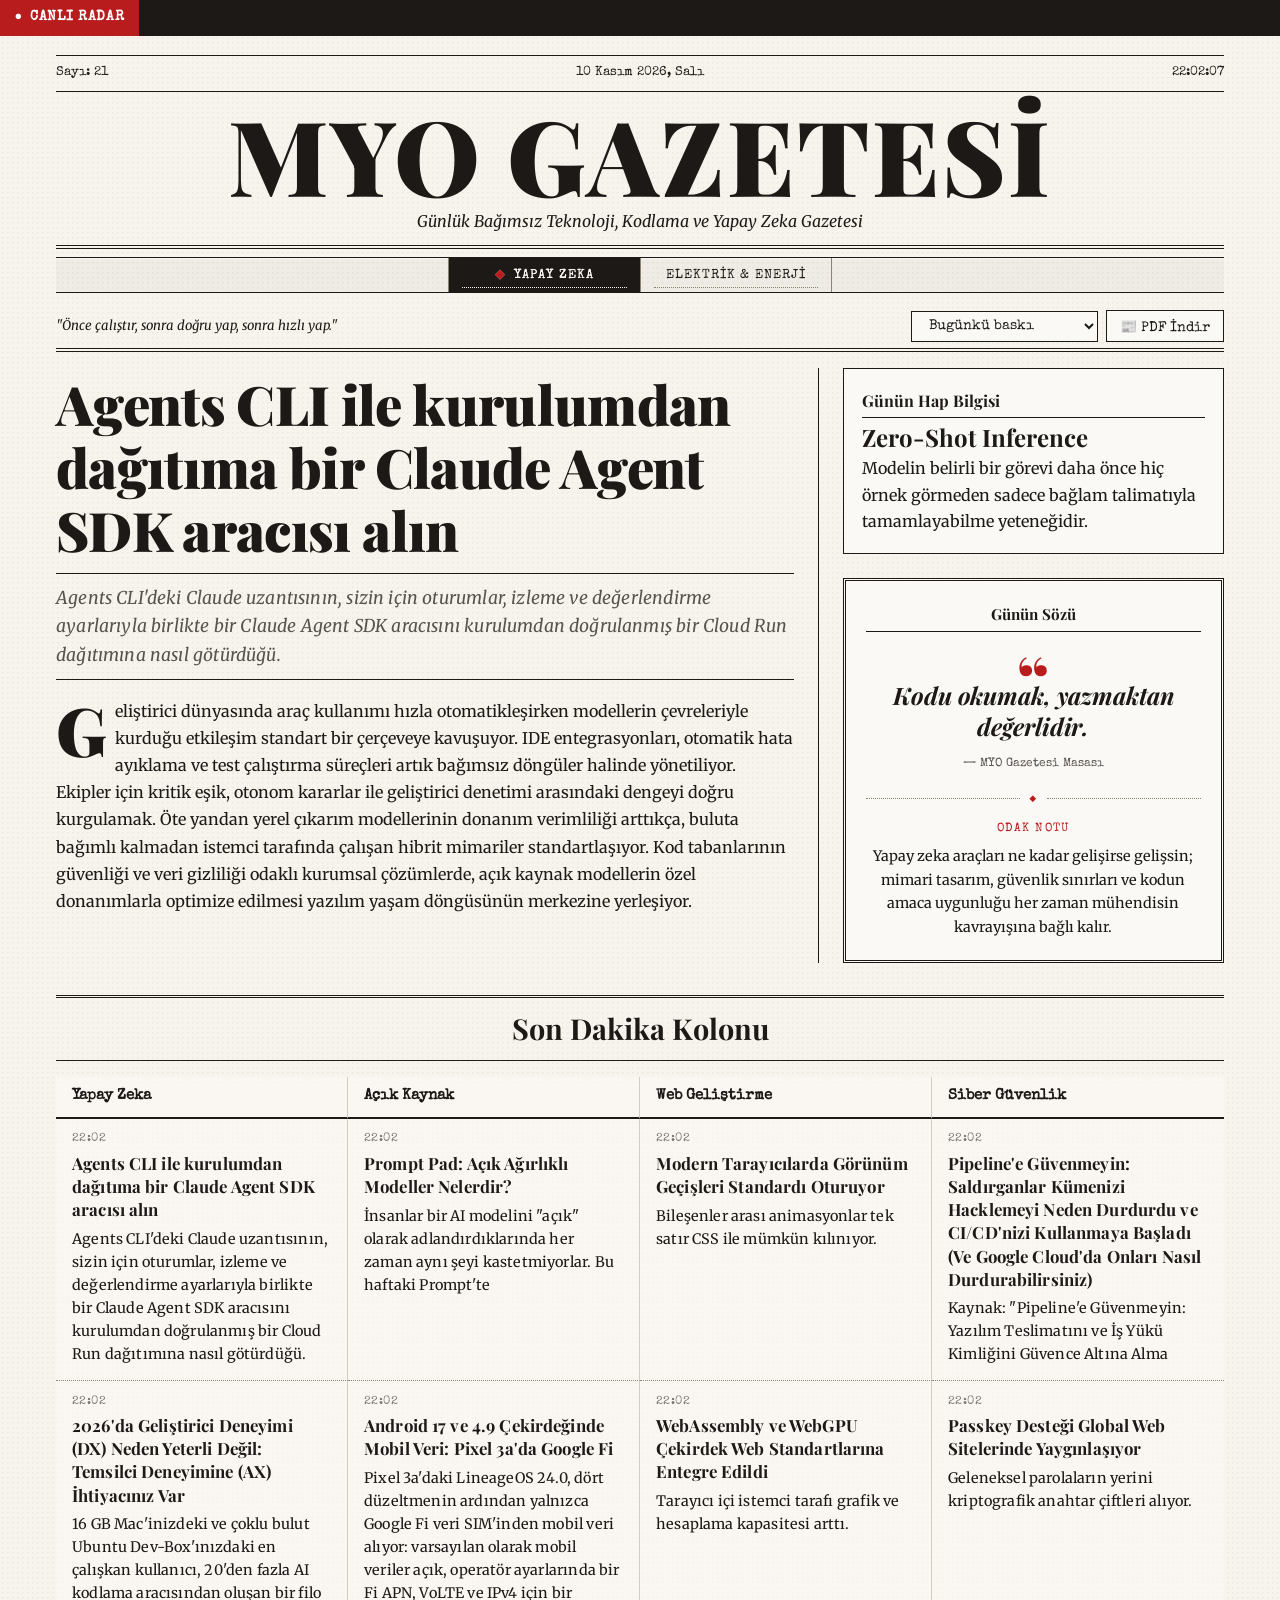
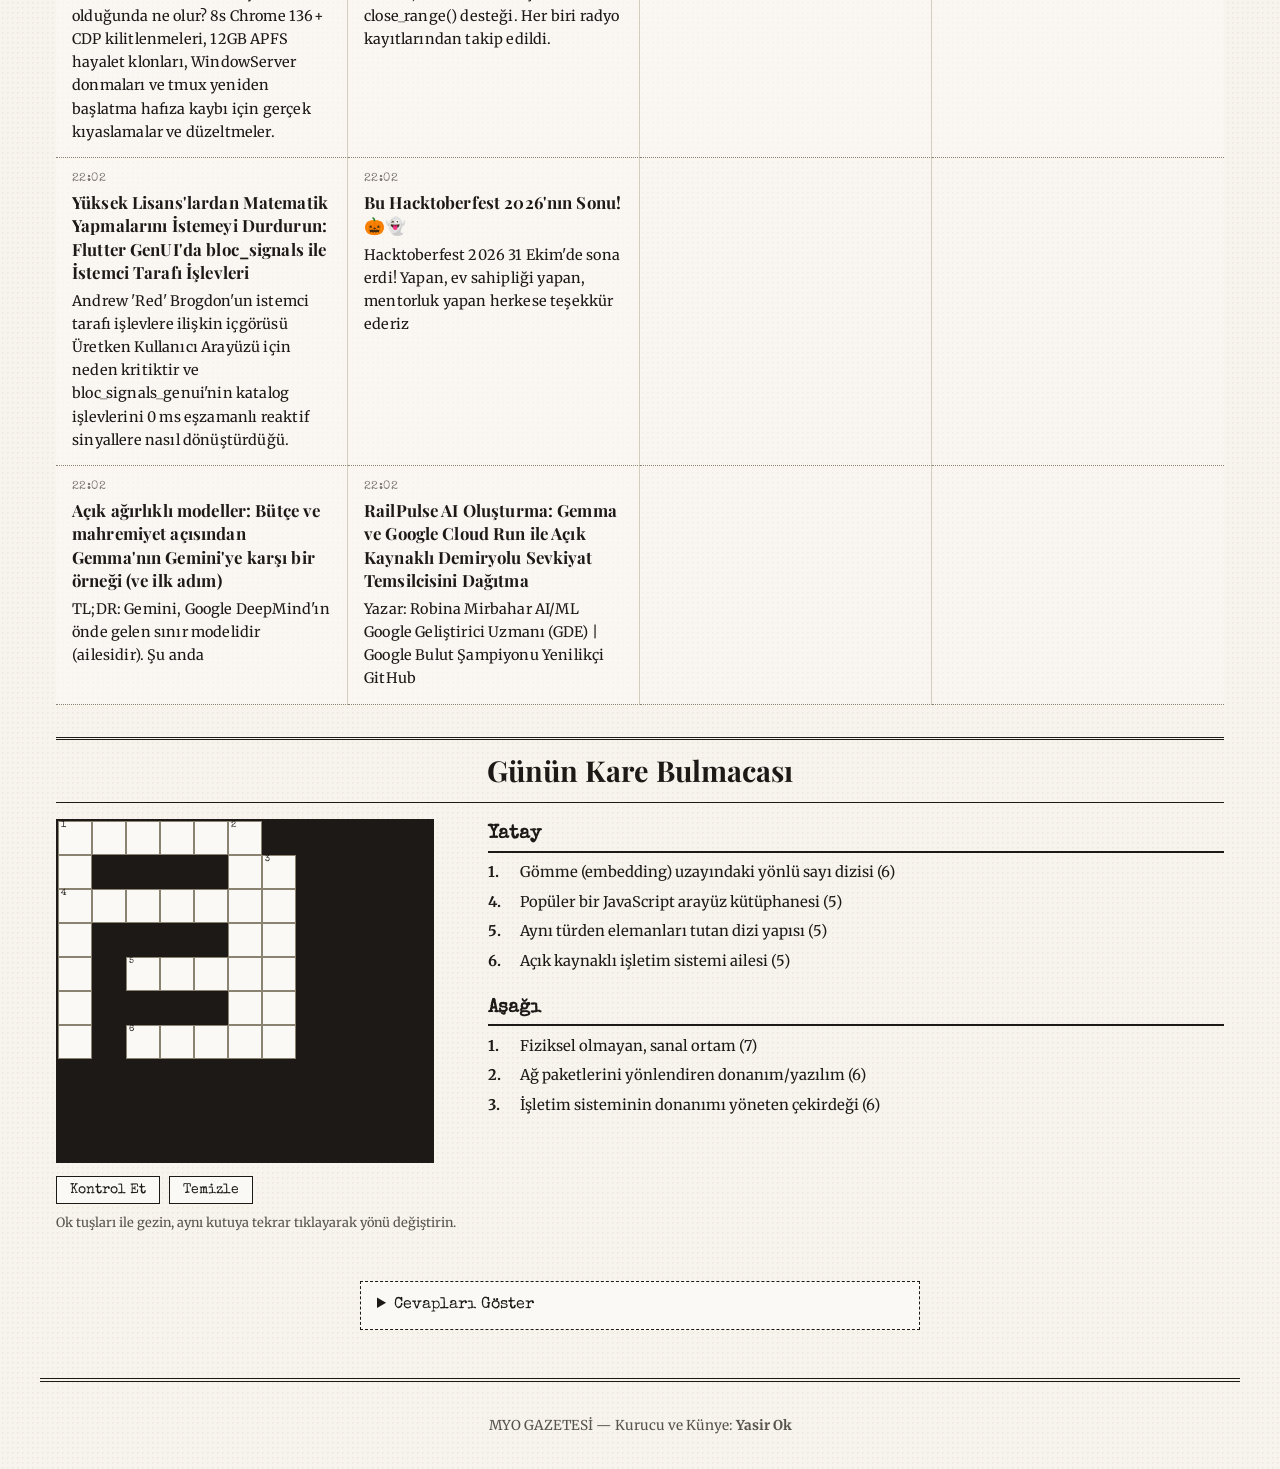
==== commit 2f21c481: "adim 1 ve adim 2 tamamlandi: sayfa tasarimi ve 07:00 js dongusu guncellendi" ====
--- a/index.html
+++ b/index.html
@@ -33,7 +33,7 @@
   <p class="slogan">Günlük Bağımsız Teknoloji, Kodlama ve Yapay Zeka Gazetesi</p>
   <nav class="section-nav" aria-label="Gazete bölümleri">
     <a href="index.html" class="nav-tab active" aria-current="page">YAPAY ZEKA</a>
-    <a href="elektrik-enerji.html" class="nav-tab">ELEKTRİK &amp; ENERJİ</a>
+    <a href="elektrik-enerji.html" class="nav-tab">ELEKTRİK & ENERJİ</a>
   </nav>
   <div class="mast-bottom">
     <span class="quote" id="quote"></span>
@@ -53,22 +53,19 @@
       <p class="dropcap cols" id="leadBody"></p>
     </article>
     <aside class="side">
-      <article class="column-piece">
-        <h3 id="edTitle"></h3>
-        <p class="byline">Yapay Zeka Editörü &middot; </p>
-        <p class="dropcap" id="edBody"></p>
-      </article>
       <article class="fact-box">
         <p class="box-title">Günün Hap Bilgisi</p>
         <h3 id="factTitle"></h3>
         <p id="factBody"></p>
       </article>
-      <!-- Editör / Admin Notu Köşesi -->
-      <article id="adminBox" class="fact-box admin-box" hidden>
-        <p class="box-title admin-tag">Köşe Yazısı</p>
-        <h3 id="adminTitle">Editör Masası</h3>
-        <p id="adminAuthor" class="byline"> </p>
-        <p id="adminContent"></p>
+      <!-- Günün Sözü / Odak Notu Kartı -->
+      <article class="focus-note">
+        <p class="box-title">Günün Sözü</p>
+        <blockquote class="focus-quote">Kodu okumak, yazmaktan değerlidir.</blockquote>
+        <p class="focus-source">— MYO Gazetesi Masası</p>
+        <p class="focus-ornament" aria-hidden="true">◆</p>
+        <p class="focus-label">Odak Notu</p>
+        <p class="focus-text">Yapay zeka araçları ne kadar gelişirse gelişsin; mimari tasarım, güvenlik sınırları ve kodun amaca uygunluğu her zaman mühendisin kavrayışına bağlı kalır.</p>
       </article>
     </aside>
   </section>
@@ -108,9 +105,9 @@
 </main>
 
 <footer>
-  <span>MYO GAZETESİ &mdash; Kurucu ve Künye: <strong>Yasir Ok</strong></span>
+  <span>MYO GAZETESİ — Kurucu ve Künye: <strong>Yasir Ok</strong></span>
 </footer>
 
 <script src="app.js"></script>
 </body>
-</html>
+</html>
--- a/style.css
+++ b/style.css
@@ -331,13 +331,13 @@
   padding: 0.3rem 0.5rem 0 0;
 }
 
+/* ---------- SAĞ SÜTUN: HAP BİLGİ + ODAK NOTU ---------- */
 .side {
   display: flex;
   flex-direction: column;
   gap: 1.5rem;
 }
 
-.column-piece h3,
 .fact-box h3 {
   font-family: 'Playfair Display', Georgia, serif;
   font-size: 1.5rem;
@@ -345,24 +345,6 @@
   margin: 0.2rem 0;
 }
 
-.byline {
-  font-family: 'Special Elite', 'Courier New', monospace;
-  font-size: 0.8rem;
-  margin: 0 0 0.5rem;
-  color: var(--mute);
-}
-
-.column-piece {
-  border: 1px solid #1c1917;
-  padding: 1.15rem;
-  background: var(--paper2);
-}
-
-.column-piece p:last-child {
-  text-align: left;
-  margin: 0;
-}
-
 .fact-box {
   border: 1px solid #1c1917;
   padding: 1.15rem;
@@ -371,6 +353,87 @@
 
 .fact-box p:last-child {
   margin: 0;
+}
+
+/* Günün Sözü / Odak Notu: sağ sütundaki kalan boşluğu dengeli doldurur */
+.focus-note {
+  flex: 1 1 auto;
+  display: flex;
+  flex-direction: column;
+  justify-content: center;
+  border: 3px double var(--ink);
+  padding: 1.35rem 1.25rem 1.25rem;
+  background: var(--paper2);
+  text-align: center;
+}
+
+.focus-note .box-title {
+  text-align: center;
+  font-size: 0.95rem;
+  margin-bottom: 0.9rem;
+}
+
+.focus-quote {
+  margin: 0;
+  font-family: 'Playfair Display', Georgia, serif;
+  font-style: italic;
+  font-weight: 700;
+  font-size: 1.5rem;
+  line-height: 1.32;
+  letter-spacing: -0.005em;
+}
+
+.focus-quote::before {
+  content: "“";
+  display: block;
+  height: 2.1rem;
+  font-size: 4rem;
+  font-style: normal;
+  font-weight: 900;
+  line-height: 1;
+  color: var(--red);
+}
+
+.focus-note .focus-source {
+  margin: 0.7rem 0 0;
+  text-align: center;
+  font-family: 'Special Elite', 'Courier New', monospace;
+  font-size: 0.78rem;
+  color: var(--mute);
+}
+
+.focus-note .focus-ornament {
+  display: flex;
+  align-items: center;
+  gap: 0.6rem;
+  margin: 1.15rem 0 0.9rem;
+  font-size: 0.7rem;
+  line-height: 1;
+  color: var(--red);
+}
+
+.focus-note .focus-ornament::before,
+.focus-note .focus-ornament::after {
+  content: "";
+  flex: 1;
+  border-top: 1px dotted #8a8372;
+}
+
+.focus-note .focus-label {
+  margin: 0 0 0.35rem;
+  text-align: center;
+  font-family: 'Special Elite', 'Courier New', monospace;
+  font-size: 0.78rem;
+  letter-spacing: 0.1em;
+  text-transform: uppercase;
+  color: var(--red);
+}
+
+.focus-note .focus-text {
+  margin: 0;
+  text-align: center;
+  font-size: 0.9rem;
+  line-height: 1.65;
 }
 
 /* ---------- SON DAKİKA KOLONU ---------- */
@@ -665,6 +728,9 @@
     border-right: none;
     padding-right: 0;
   }
+  .focus-note {
+    flex: 0 1 auto;
+  }
   .news-cols {
     grid-template-columns: repeat(4, minmax(0, 1fr));
   }
@@ -747,6 +813,14 @@
   .dropcap::first-letter {
     font-size: 3.2rem;
     padding-top: 0.1rem;
+  }
+
+  /* Sağ sütun kartları */
+  .focus-note {
+    padding: 1.1rem 1rem 1rem;
+  }
+  .focus-quote {
+    font-size: 1.25rem;
   }
 
   /* Haber Sütunları */
@@ -815,32 +889,6 @@
 
 .news-link:hover {
   opacity: 0.65;
-}
-
-/* Editör / Admin Notu Kartı */
-.admin-box {
-  margin-top: 14px;
-  background-color: #f7f5ef;
-  border: 1px dashed #222;
-  padding: 12px 14px;
-}
-
-.admin-tag {
-  font-family: 'Special Elite', monospace;
-  font-size: 0.7rem;
-  letter-spacing: 0.08em;
-  font-weight: 700;
-  color: #c92a2a;
-  margin-bottom: 4px;
-}
-
-.admin-author {
-  display: block;
-  font-family: 'Merriweather', serif;
-  font-style: italic;
-  font-size: 0.78rem;
-  color: #555;
-  margin-bottom: 6px;
 }
 
 /* ---------- TEMİZ A4 / GAZETE YAZDIRMA DÜZENİ ---------- */
@@ -937,7 +985,7 @@
   .top-grid {
     grid-template-columns: 1.85fr 1fr;
     gap: 4mm;
-    align-items: start;
+    align-items: stretch; /* sağ sütun manşet yüksekliğine uzanır */
   }
 
   .lead {
@@ -974,31 +1022,75 @@
     padding: 0.8mm 1.2mm 0 0;
   }
 
+  /* Sağ sütun: Hap Bilgi + Günün Sözü / Odak Notu */
   .side {
     gap: 2.5mm;
   }
 
-  .column-piece h3,
   .fact-box h3 {
     margin: 0 0 0.8mm;
     font-size: 11.5pt;
     line-height: 1.15;
   }
 
-  .column-piece p,
-  .fact-box p,
-  .byline {
+  .fact-box p {
     margin-top: 0;
     margin-bottom: 1.2mm;
     text-align: left;
     line-height: 1.38;
   }
 
-  .column-piece,
   .fact-box {
     padding: 2.7mm;
     border: 1px solid #1c1917;
     background: #ffffff !important;
+  }
+
+  .focus-note {
+    flex: 1 1 auto;
+    padding: 3mm 2.7mm;
+    border: 3px double #1c1917;
+    background: #ffffff !important;
+  }
+
+  .focus-note .box-title {
+    margin: 0 0 1.6mm;
+    font-size: 8pt;
+  }
+
+  .focus-quote {
+    font-size: 12pt;
+    line-height: 1.28;
+  }
+
+  .focus-quote::before {
+    height: 6.5mm;
+    font-size: 24pt;
+    color: #000000;
+  }
+
+  .focus-note .focus-source {
+    margin: 1.4mm 0 0;
+    font-size: 6.8pt;
+    line-height: 1.25;
+    color: #333333;
+  }
+
+  .focus-note .focus-ornament {
+    margin: 2.8mm 0 2mm;
+    font-size: 6pt;
+    color: #000000;
+  }
+
+  .focus-note .focus-label {
+    margin: 0 0 0.8mm;
+    font-size: 6.8pt;
+    color: #000000;
+  }
+
+  .focus-note .focus-text {
+    font-size: 7.8pt;
+    line-height: 1.4;
   }
 
   .box-title {
@@ -1006,11 +1098,6 @@
     padding-bottom: 0.6mm;
     font-size: 8pt;
     line-height: 1.2;
-  }
-
-  .admin-box {
-    margin-top: 1.5mm;
-    padding: 2mm;
   }
 
   .section-title {
@@ -1106,6 +1193,7 @@
 
   article,
   .fact-box,
+  .focus-note,
   .news-grid-list li,
   footer {
     break-inside: avoid;
@@ -1120,4 +1208,4 @@
     line-height: 1.2;
     border-top-width: 2px;
   }
-}
+}
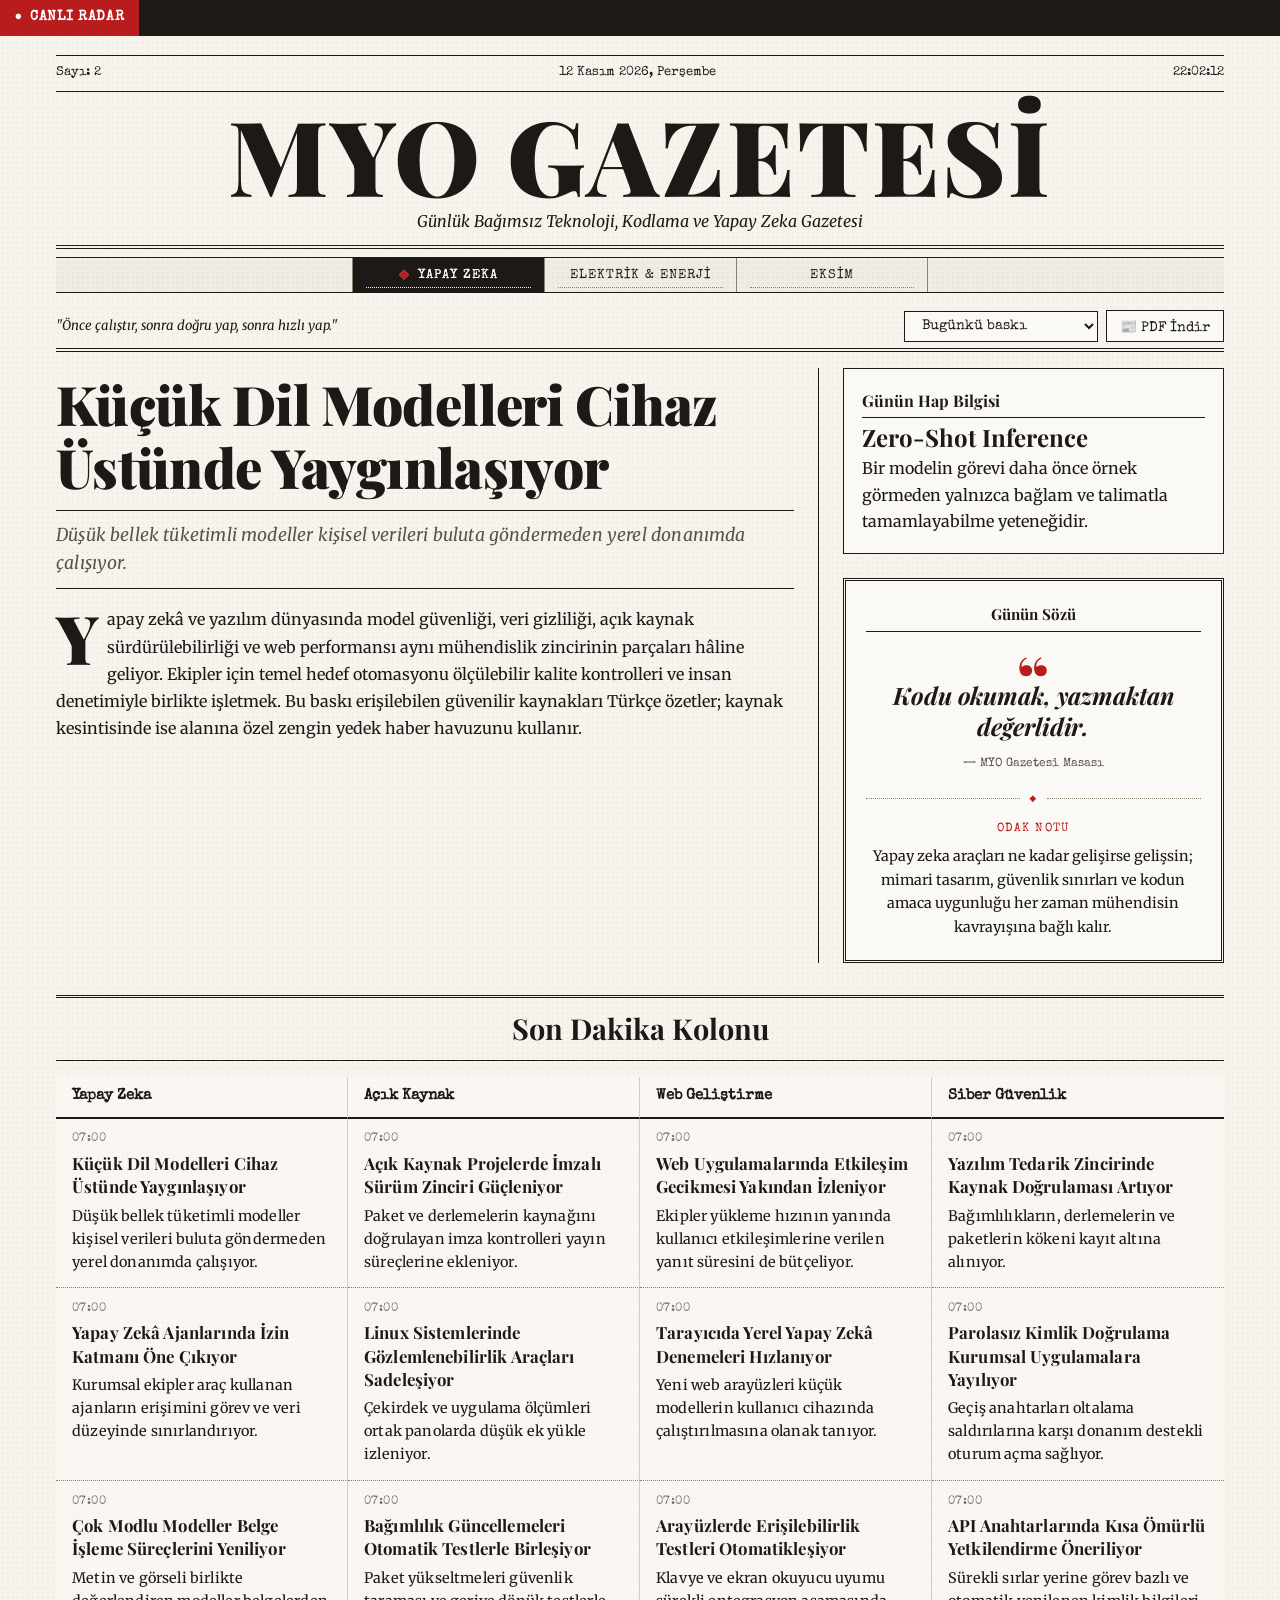
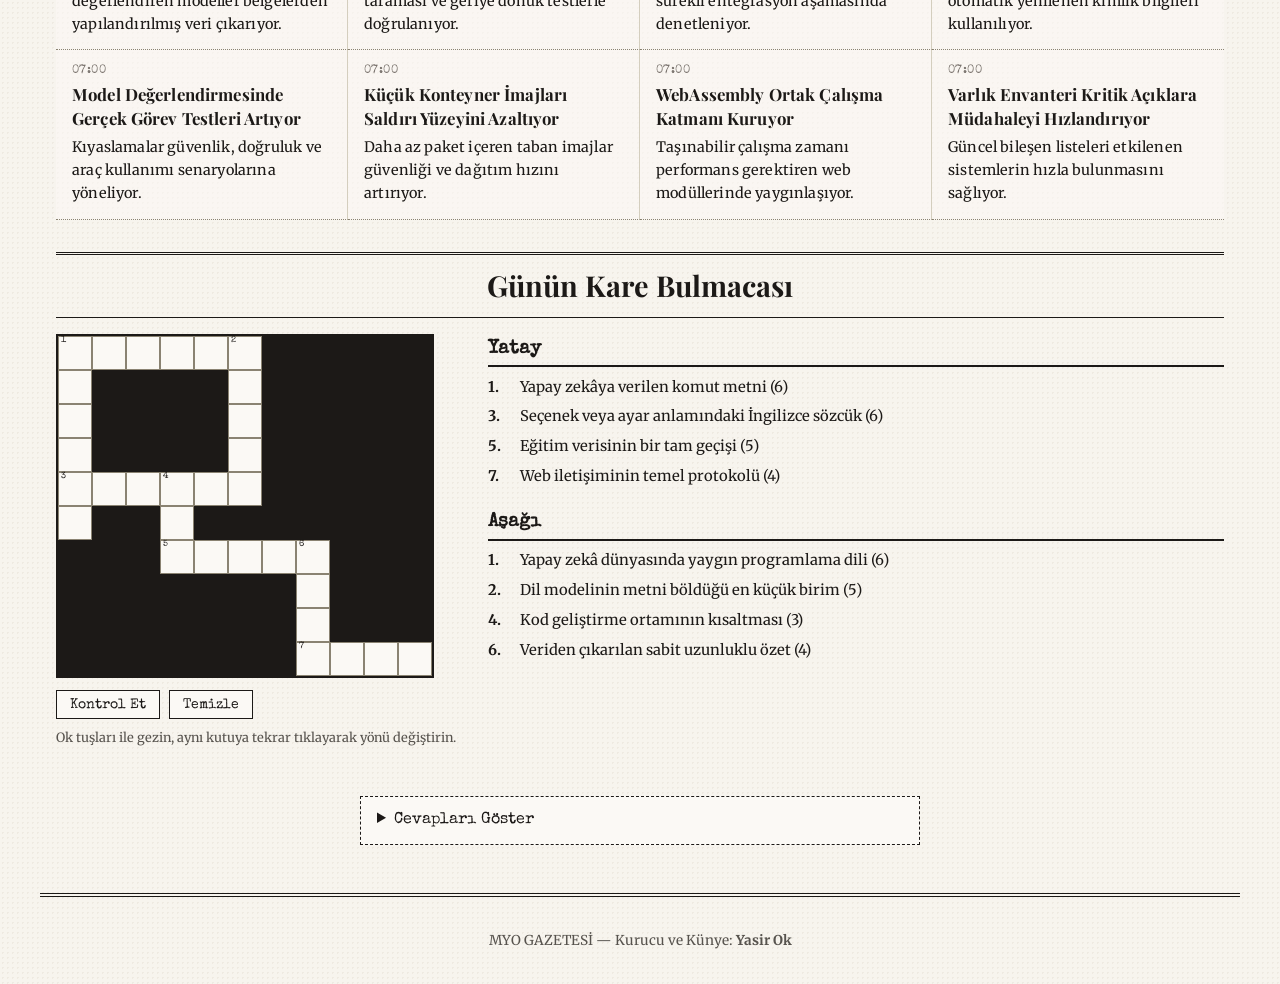
==== commit c6dd660e: "Eksim Holding sekmesi ve haber motoru eklendi" ====
--- a/index.html
+++ b/index.html
@@ -34,6 +34,7 @@
   <nav class="section-nav" aria-label="Gazete bölümleri">
     <a href="index.html" class="nav-tab active" aria-current="page">YAPAY ZEKA</a>
     <a href="elektrik-enerji.html" class="nav-tab">ELEKTRİK & ENERJİ</a>
+    <a href="eksim.html" class="nav-tab">EKSİM</a>
   </nav>
   <div class="mast-bottom">
     <span class="quote" id="quote"></span>
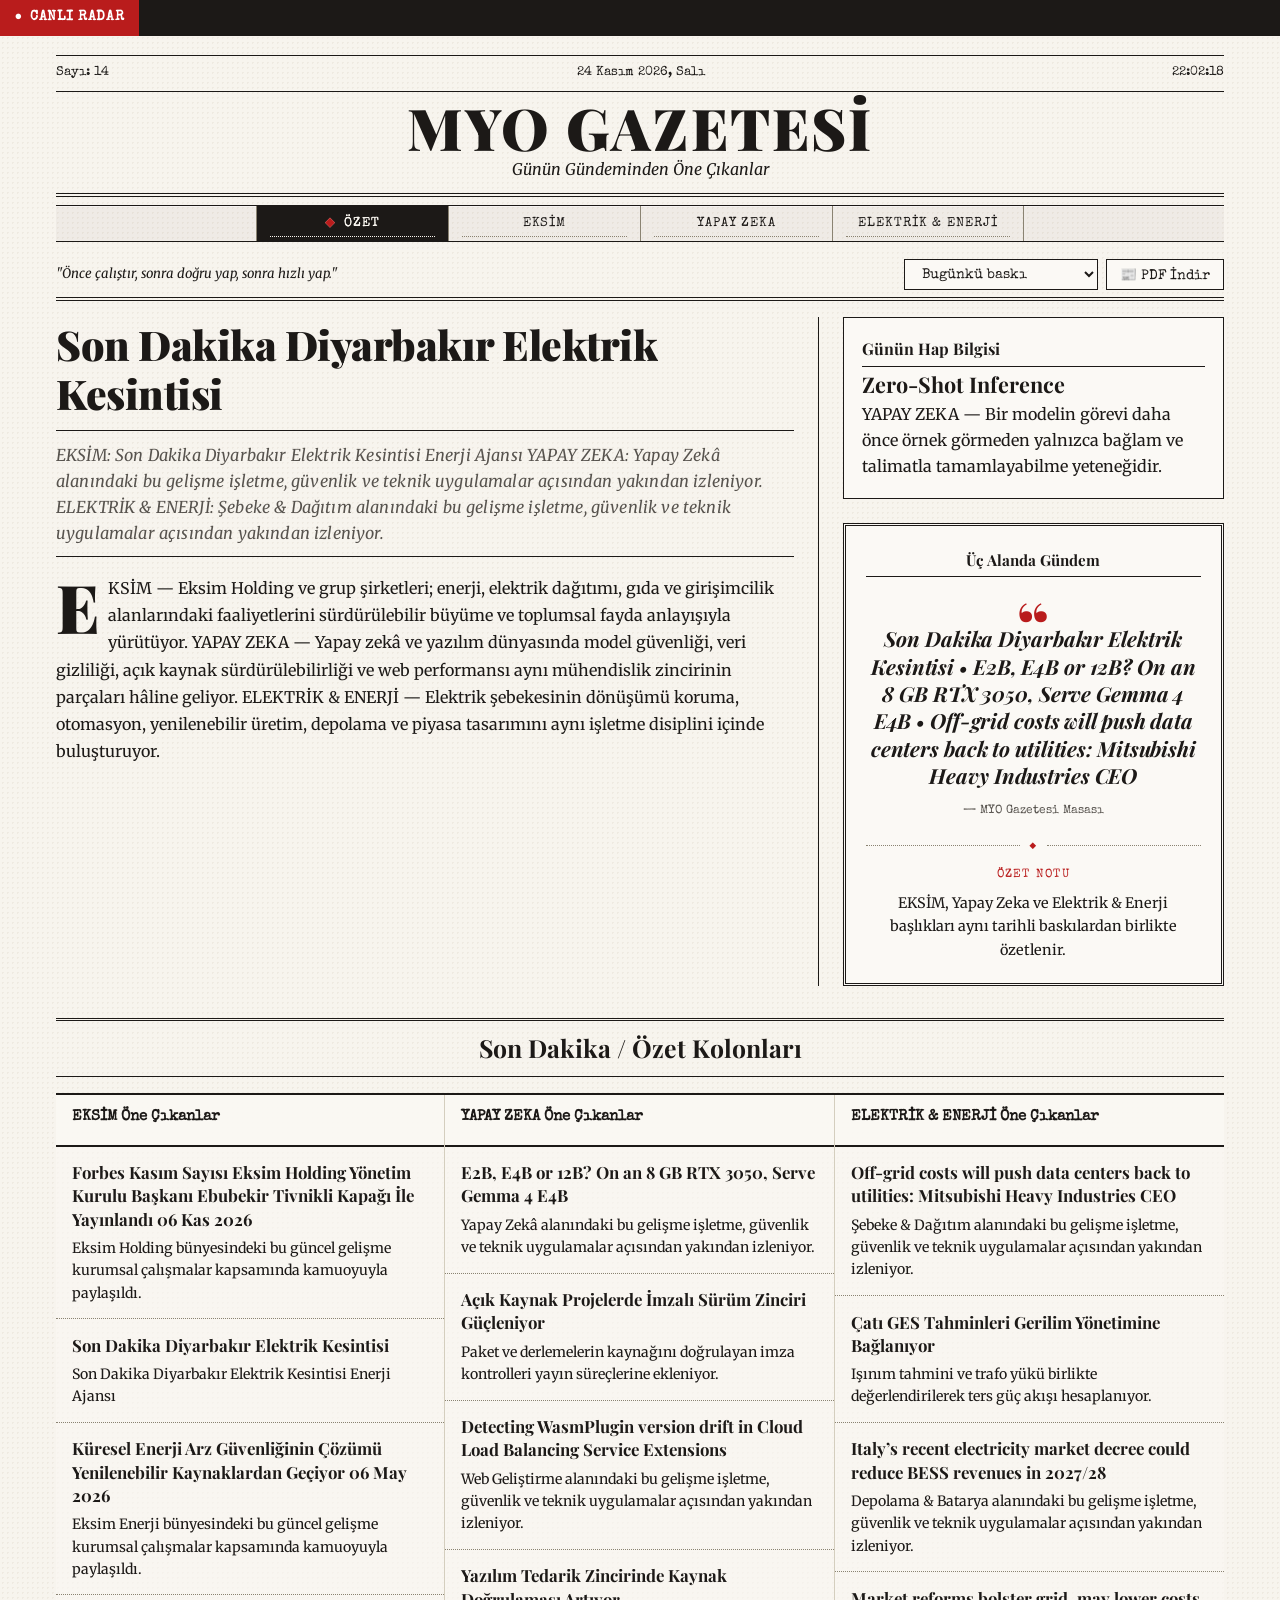
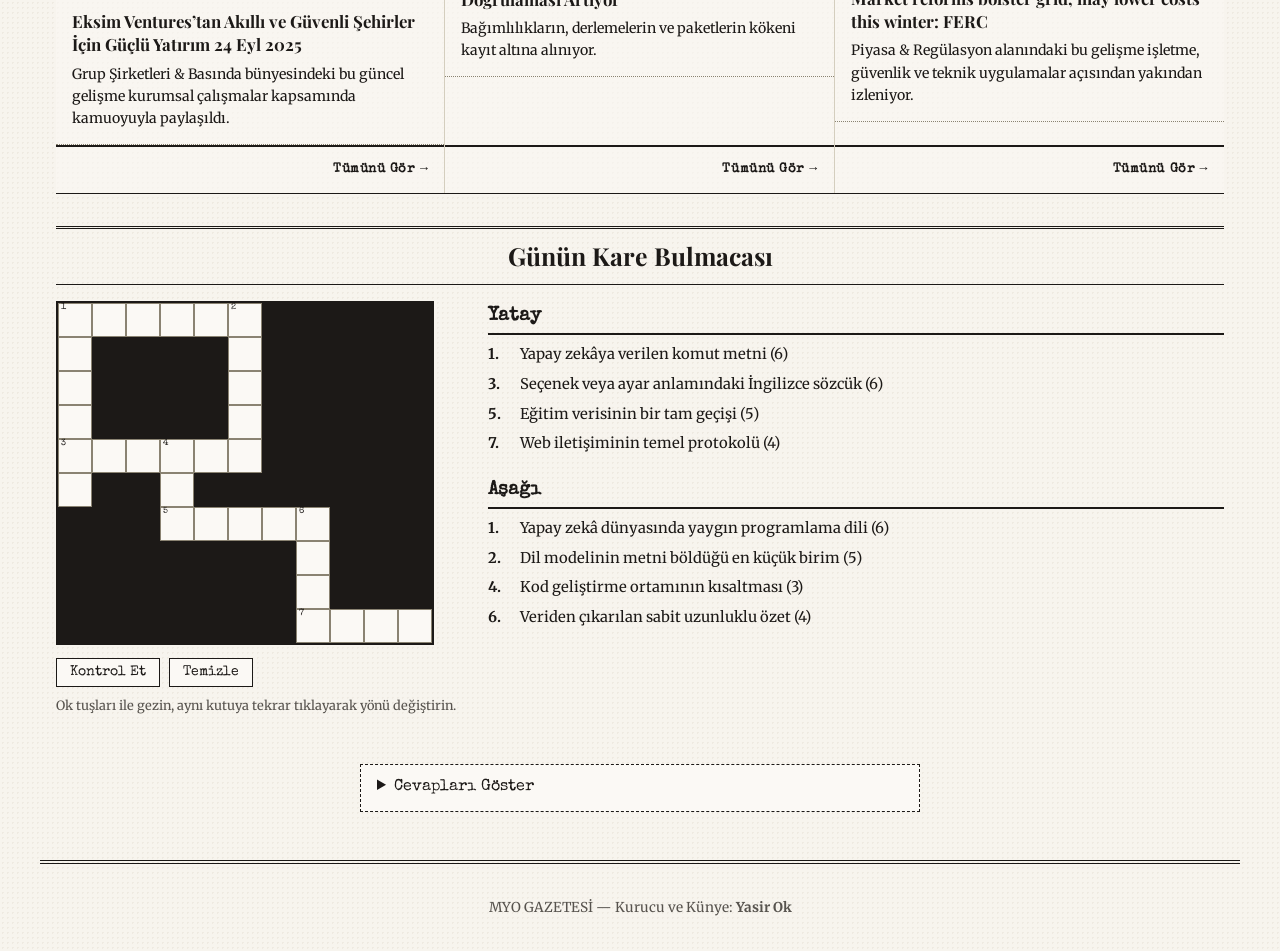
==== commit 05a9baf0: "4 sekmeli ozet yapisi, eksim arsiv duzeltmesi ve gecis iyilestirmeleri" ====
--- a/index.html
+++ b/index.html
@@ -3,8 +3,8 @@
 <head>
 <meta charset="UTF-8">
 <meta name="viewport" content="width=device-width, initial-scale=1">
-<meta name="description" content="MYO Gazetesi: Günlük bağımsız teknoloji, kodlama ve yapay zeka gazetesi.">
-<title>MYO GAZETESİ</title>
+<meta name="description" content="MYO Gazetesi günlük özet sayfası.">
+<title>MYO Gazetesi</title>
 
 <!-- PWA & İkon Bağlantıları -->
 <link rel="manifest" href="manifest.json">
@@ -17,7 +17,7 @@
 <link href="https://fonts.googleapis.com/css2?family=Merriweather:wght@400;700&family=Playfair+Display:wght@700;900&family=Special+Elite&display=swap" rel="stylesheet">
 <link rel="stylesheet" href="style.css">
 </head>
-<body>
+<body class="ozet-page">
 <div class="ticker" aria-label="Canlı Radar">
   <span class="ticker-tag">CANLI RADAR</span>
   <div class="ticker-wrap"><div class="ticker-track" id="tickerTrack"></div></div>
@@ -30,11 +30,12 @@
     <span id="clock" aria-live="off">00:00:00</span>
   </div>
   <h1>MYO GAZETESİ</h1>
-  <p class="slogan">Günlük Bağımsız Teknoloji, Kodlama ve Yapay Zeka Gazetesi</p>
+  <p class="slogan">Günün Gündeminden Öne Çıkanlar</p>
   <nav class="section-nav" aria-label="Gazete bölümleri">
-    <a href="index.html" class="nav-tab active" aria-current="page">YAPAY ZEKA</a>
-    <a href="elektrik-enerji.html" class="nav-tab">ELEKTRİK & ENERJİ</a>
+    <a href="index.html" class="nav-tab active" aria-current="page">ÖZET</a>
     <a href="eksim.html" class="nav-tab">EKSİM</a>
+    <a href="yapay-zeka.html" class="nav-tab">YAPAY ZEKA</a>
+    <a href="elektrik-enerji.html" class="nav-tab">ELEKTRİK &amp; ENERJİ</a>
   </nav>
   <div class="mast-bottom">
     <span class="quote" id="quote"></span>
@@ -61,23 +62,34 @@
       </article>
       <!-- Günün Sözü / Odak Notu Kartı -->
       <article class="focus-note">
-        <p class="box-title">Günün Sözü</p>
-        <blockquote class="focus-quote">Kodu okumak, yazmaktan değerlidir.</blockquote>
+        <p class="box-title">Üç Alanda Gündem</p>
+        <blockquote class="focus-quote" id="focusQuote">Günün ortak gündemi hazırlanıyor.</blockquote>
         <p class="focus-source">— MYO Gazetesi Masası</p>
         <p class="focus-ornament" aria-hidden="true">◆</p>
-        <p class="focus-label">Odak Notu</p>
-        <p class="focus-text">Yapay zeka araçları ne kadar gelişirse gelişsin; mimari tasarım, güvenlik sınırları ve kodun amaca uygunluğu her zaman mühendisin kavrayışına bağlı kalır.</p>
+        <p class="focus-label">Özet Notu</p>
+        <p class="focus-text" id="focusText">EKSİM, Yapay Zeka ve Elektrik &amp; Enerji başlıkları tek baskıda bir araya getiriliyor.</p>
       </article>
     </aside>
   </section>
 
   <section class="breaking">
-    <h2 class="section-title">Son Dakika Kolonu</h2>
-    <div class="news-cols">
-      <div><h3>Yapay Zeka</h3><ul id="list-ai"></ul></div>
-      <div><h3>Açık Kaynak</h3><ul id="list-oss"></ul></div>
-      <div><h3>Web Geliştirme</h3><ul id="list-web"></ul></div>
-      <div><h3>Siber Güvenlik</h3><ul id="list-sec"></ul></div>
+    <h2 class="section-title">Son Dakika / Özet Kolonları</h2>
+    <div class="ozet-columns">
+      <article class="ozet-column">
+        <h3>EKSİM Öne Çıkanlar</h3>
+        <ul id="summaryEksim"></ul>
+        <a class="summary-all-link" href="eksim.html">Tümünü Gör →</a>
+      </article>
+      <article class="ozet-column">
+        <h3>YAPAY ZEKA Öne Çıkanlar</h3>
+        <ul id="summaryAi"></ul>
+        <a class="summary-all-link" href="yapay-zeka.html">Tümünü Gör →</a>
+      </article>
+      <article class="ozet-column">
+        <h3>ELEKTRİK &amp; ENERJİ Öne Çıkanlar</h3>
+        <ul id="summaryEnergy"></ul>
+        <a class="summary-all-link" href="elektrik-enerji.html">Tümünü Gör →</a>
+      </article>
     </div>
   </section>
 
@@ -109,6 +121,6 @@
   <span>MYO GAZETESİ — Kurucu ve Künye: <strong>Yasir Ok</strong></span>
 </footer>
 
-<script src="app.js"></script>
+<script src="app_ozet.js"></script>
 </body>
-</html>+</html>
--- a/style.css
+++ b/style.css
@@ -25,16 +25,6 @@
   line-height: 1.7;
   background-image: radial-gradient(rgba(120, 100, 60, 0.07) 1px, transparent 1px);
   background-size: 5px 5px;
-  animation: softFadeIn 0.15s ease both;
-}
-
-@keyframes softFadeIn {
-  0% {
-    opacity: 0;
-  }
-  100% {
-    opacity: 1;
-  }
 }
 
 .sr {
@@ -120,6 +110,7 @@
   white-space: nowrap;
   padding-left: 100%;
   animation: scroll 220s linear infinite;
+  will-change: transform;
 }
 
 .ticker:hover .ticker-track {
@@ -160,10 +151,11 @@
 .masthead h1 {
   font-family: 'Playfair Display', Georgia, serif;
   font-weight: 900;
-  font-size: clamp(2.6rem, 10vw, 6.5rem);
-  letter-spacing: 0.02em;
+  font-size: clamp(2.1rem, 4.5vw, 3.6rem);
+  letter-spacing: 0.035em;
   margin: 0.4rem 0 0;
-  line-height: 1.05;
+  line-height: 1;
+  white-space: nowrap;
 }
 
 .slogan {
@@ -198,7 +190,10 @@
   text-decoration: none;
   text-transform: uppercase;
   border-left: 1px solid #8a8372;
-  transition: background-color 0.15s ease, color 0.15s ease;
+  user-select: none;
+  touch-action: manipulation;
+  -webkit-tap-highlight-color: transparent;
+  transition: background-color 0.04s linear, color 0.04s linear;
 }
 
 .nav-tab:last-child {
@@ -220,6 +215,14 @@
   color: var(--paper);
 }
 
+.nav-tab:active,
+.nav-tab.is-navigating {
+  background: var(--red);
+  color: #ffffff;
+  transform: translateY(1px);
+  transition: none;
+}
+
 .nav-tab.active {
   background: var(--ink);
   color: var(--paper);
@@ -233,7 +236,9 @@
 }
 
 .nav-tab.active::after,
-.nav-tab:hover::after {
+.nav-tab:hover::after,
+.nav-tab:active::after,
+.nav-tab.is-navigating::after {
   border-color: var(--paper);
 }
 
@@ -276,6 +281,7 @@
   display: grid;
   grid-template-columns: 2fr 1fr;
   gap: 1.5rem;
+  min-height: 360px;
 }
 
 main p {
@@ -293,15 +299,15 @@
 .lead h2 {
   font-family: 'Playfair Display', Georgia, serif;
   font-weight: 900;
-  font-size: clamp(1.9rem, 4.5vw, 3.4rem);
-  line-height: 1.16;
+  font-size: clamp(1.65rem, 3.2vw, 2.65rem);
+  line-height: 1.2;
   letter-spacing: -0.012em;
   margin: 0.2rem 0 0.75rem;
 }
 
 .deck {
   font-style: italic;
-  font-size: 1.1rem;
+  font-size: 1.02rem;
   line-height: 1.6;
   letter-spacing: 0.01em;
   color: var(--mute);
@@ -340,7 +346,7 @@
 
 .fact-box h3 {
   font-family: 'Playfair Display', Georgia, serif;
-  font-size: 1.5rem;
+  font-size: 1.35rem;
   line-height: 1.2;
   margin: 0.2rem 0;
 }
@@ -378,7 +384,7 @@
   font-family: 'Playfair Display', Georgia, serif;
   font-style: italic;
   font-weight: 700;
-  font-size: 1.5rem;
+  font-size: 1.3rem;
   line-height: 1.32;
   letter-spacing: -0.005em;
 }
@@ -439,7 +445,7 @@
 /* ---------- SON DAKİKA KOLONU ---------- */
 .section-title {
   font-family: 'Playfair Display', Georgia, serif;
-  font-size: 1.8rem;
+  font-size: 1.55rem;
   text-align: center;
   border-top: 3px double #1c1917;
   border-bottom: 1px solid #1c1917;
@@ -452,6 +458,7 @@
   grid-template-columns: repeat(4, minmax(0, 1fr));
   gap: 0;
   align-items: stretch;
+  min-height: 420px;
 }
 
 .news-grid-heading {
@@ -760,8 +767,9 @@
 
   /* Gazete Başlığı */
   .masthead h1 {
-    font-size: 2.3rem;
-    line-height: 1.1;
+    font-size: clamp(1.85rem, 9vw, 2.25rem);
+    line-height: 1.05;
+    letter-spacing: 0.02em;
   }
   .slogan {
     font-size: 0.85rem;
@@ -798,8 +806,8 @@
 
   /* Manşet Başlığı (Ekrana sığacak ideal boyut) */
   .lead h2 {
-    font-size: 1.45rem;
-    line-height: 1.25;
+    font-size: 1.35rem;
+    line-height: 1.28;
     margin-top: 0.4rem;
   }
   .deck {
@@ -820,12 +828,16 @@
     padding: 1.1rem 1rem 1rem;
   }
   .focus-quote {
-    font-size: 1.25rem;
+    font-size: 1.15rem;
   }
 
   /* Haber Sütunları */
   .news-cols {
     grid-template-columns: 1fr;
+    min-height: auto;
+  }
+  .top-grid {
+    min-height: auto;
   }
   .news-grid-heading {
     display: none;
@@ -950,8 +962,10 @@
 
   .masthead h1 {
     margin: 1mm 0 0;
-    font-size: 30pt;
+    font-size: 24pt;
     line-height: 1;
+    letter-spacing: 0.03em;
+    white-space: nowrap;
   }
 
   .slogan {
@@ -986,6 +1000,7 @@
     grid-template-columns: 1.85fr 1fr;
     gap: 4mm;
     align-items: stretch; /* sağ sütun manşet yüksekliğine uzanır */
+    min-height: auto;
   }
 
   .lead {
@@ -994,8 +1009,8 @@
 
   .lead h2 {
     margin: 0 0 1.2mm;
-    font-size: 18pt;
-    line-height: 1.1;
+    font-size: 15.5pt;
+    line-height: 1.15;
     letter-spacing: -0.01em;
   }
 
@@ -1029,7 +1044,7 @@
 
   .fact-box h3 {
     margin: 0 0 0.8mm;
-    font-size: 11.5pt;
+    font-size: 10.5pt;
     line-height: 1.15;
   }
 
@@ -1103,7 +1118,7 @@
   .section-title {
     margin: 3mm 0 1.5mm;
     padding: 1mm 0;
-    font-size: 12pt;
+    font-size: 10.5pt;
     line-height: 1.15;
     border-top: 3px double #1c1917;
     border-bottom: 1px solid #1c1917;
@@ -1113,6 +1128,7 @@
     grid-template-columns: repeat(4, minmax(0, 1fr));
     gap: 0;
     align-items: stretch;
+    min-height: auto;
   }
 
   .news-grid-heading {
@@ -1208,4 +1224,163 @@
     line-height: 1.2;
     border-top-width: 2px;
   }
-}+}
+
+/* ---------- ÖZET SAYFASI: ÜÇ BÖLÜMLÜ GÜNDEM ---------- */
+.ozet-page .ozet-columns {
+  display: grid;
+  grid-template-columns: repeat(3, minmax(0, 1fr));
+  align-items: stretch;
+  border-top: 2px solid var(--ink);
+  border-bottom: 1px solid var(--ink);
+}
+
+.ozet-page .ozet-column {
+  display: flex;
+  min-width: 0;
+  flex-direction: column;
+  border-right: 1px solid #d4cebe;
+  background: rgba(251, 249, 245, 0.58);
+}
+
+.ozet-page .ozet-column:last-child {
+  border-right: 0;
+}
+
+.ozet-page .ozet-column h3 {
+  min-height: 3.25rem;
+  margin: 0;
+  padding: 0.75rem 1rem;
+  border-bottom: 2px solid var(--ink);
+  font-family: 'Special Elite', 'Courier New', monospace;
+  font-size: 0.95rem;
+  line-height: 1.35;
+  background: rgba(251, 249, 245, 0.75);
+}
+
+.ozet-page .ozet-column ul {
+  flex: 1;
+  margin: 0;
+  padding: 0;
+  list-style: none;
+}
+
+.ozet-page .ozet-column li {
+  padding: 0.9rem 1rem;
+  border-bottom: 1px dotted #8a8372;
+}
+
+.ozet-page .ozet-column li > a,
+.ozet-page .ozet-column li > strong {
+  display: block;
+  color: var(--ink);
+  font-family: 'Playfair Display', Georgia, serif;
+  font-size: 1.05rem;
+  font-weight: 700;
+  line-height: 1.38;
+  text-decoration: none;
+}
+
+.ozet-page .ozet-column li > a:hover,
+.ozet-page .ozet-column li > a:focus-visible {
+  color: var(--red);
+  text-decoration: underline;
+  text-underline-offset: 0.18em;
+}
+
+.ozet-page .ozet-column li p {
+  margin: 0.4rem 0 0;
+  font-size: 0.88rem;
+  line-height: 1.58;
+}
+
+.ozet-page .ozet-column .summary-unavailable {
+  color: var(--mute);
+  font-style: italic;
+}
+
+.ozet-page .summary-all-link {
+  display: block;
+  margin-top: auto;
+  padding: 0.75rem 1rem;
+  border-top: 2px solid var(--ink);
+  color: var(--ink);
+  font-family: 'Special Elite', 'Courier New', monospace;
+  font-size: 0.82rem;
+  font-weight: 700;
+  letter-spacing: 0.04em;
+  text-align: right;
+  text-decoration: none;
+}
+
+.ozet-page .summary-all-link:hover,
+.ozet-page .summary-all-link:focus-visible {
+  background: var(--ink);
+  color: var(--paper);
+}
+
+@media (max-width: 760px) {
+  .ozet-page .ozet-columns {
+    grid-template-columns: 1fr;
+  }
+
+  .ozet-page .ozet-column {
+    border-right: 0;
+    border-bottom: 3px double var(--ink);
+  }
+
+  .ozet-page .ozet-column:last-child {
+    border-bottom: 0;
+  }
+
+  .ozet-page .ozet-column h3 {
+    min-height: 0;
+  }
+}
+
+@media print {
+  .ozet-page .ozet-columns {
+    grid-template-columns: repeat(3, minmax(0, 1fr));
+    border-top: 2px solid #000000;
+    border-bottom: 1px solid #000000;
+  }
+
+  .ozet-page .ozet-column {
+    border-right: 1px solid #d4cebe;
+    background: #ffffff !important;
+  }
+
+  .ozet-page .ozet-column:last-child {
+    border-right: 0;
+  }
+
+  .ozet-page .ozet-column h3 {
+    min-height: 0;
+    padding: 1.2mm 1.5mm;
+    font-size: 7.5pt;
+    line-height: 1.2;
+    background: #ffffff !important;
+  }
+
+  .ozet-page .ozet-column li {
+    padding: 1.1mm 1.5mm;
+  }
+
+  .ozet-page .ozet-column li > a,
+  .ozet-page .ozet-column li > strong {
+    font-size: 7.6pt;
+    line-height: 1.25;
+  }
+
+  .ozet-page .ozet-column li p {
+    margin: 0.5mm 0 0;
+    font-size: 6.6pt;
+    line-height: 1.3;
+  }
+
+  .ozet-page .summary-all-link {
+    padding: 1mm 1.5mm;
+    font-size: 6.5pt;
+  }
+}
+
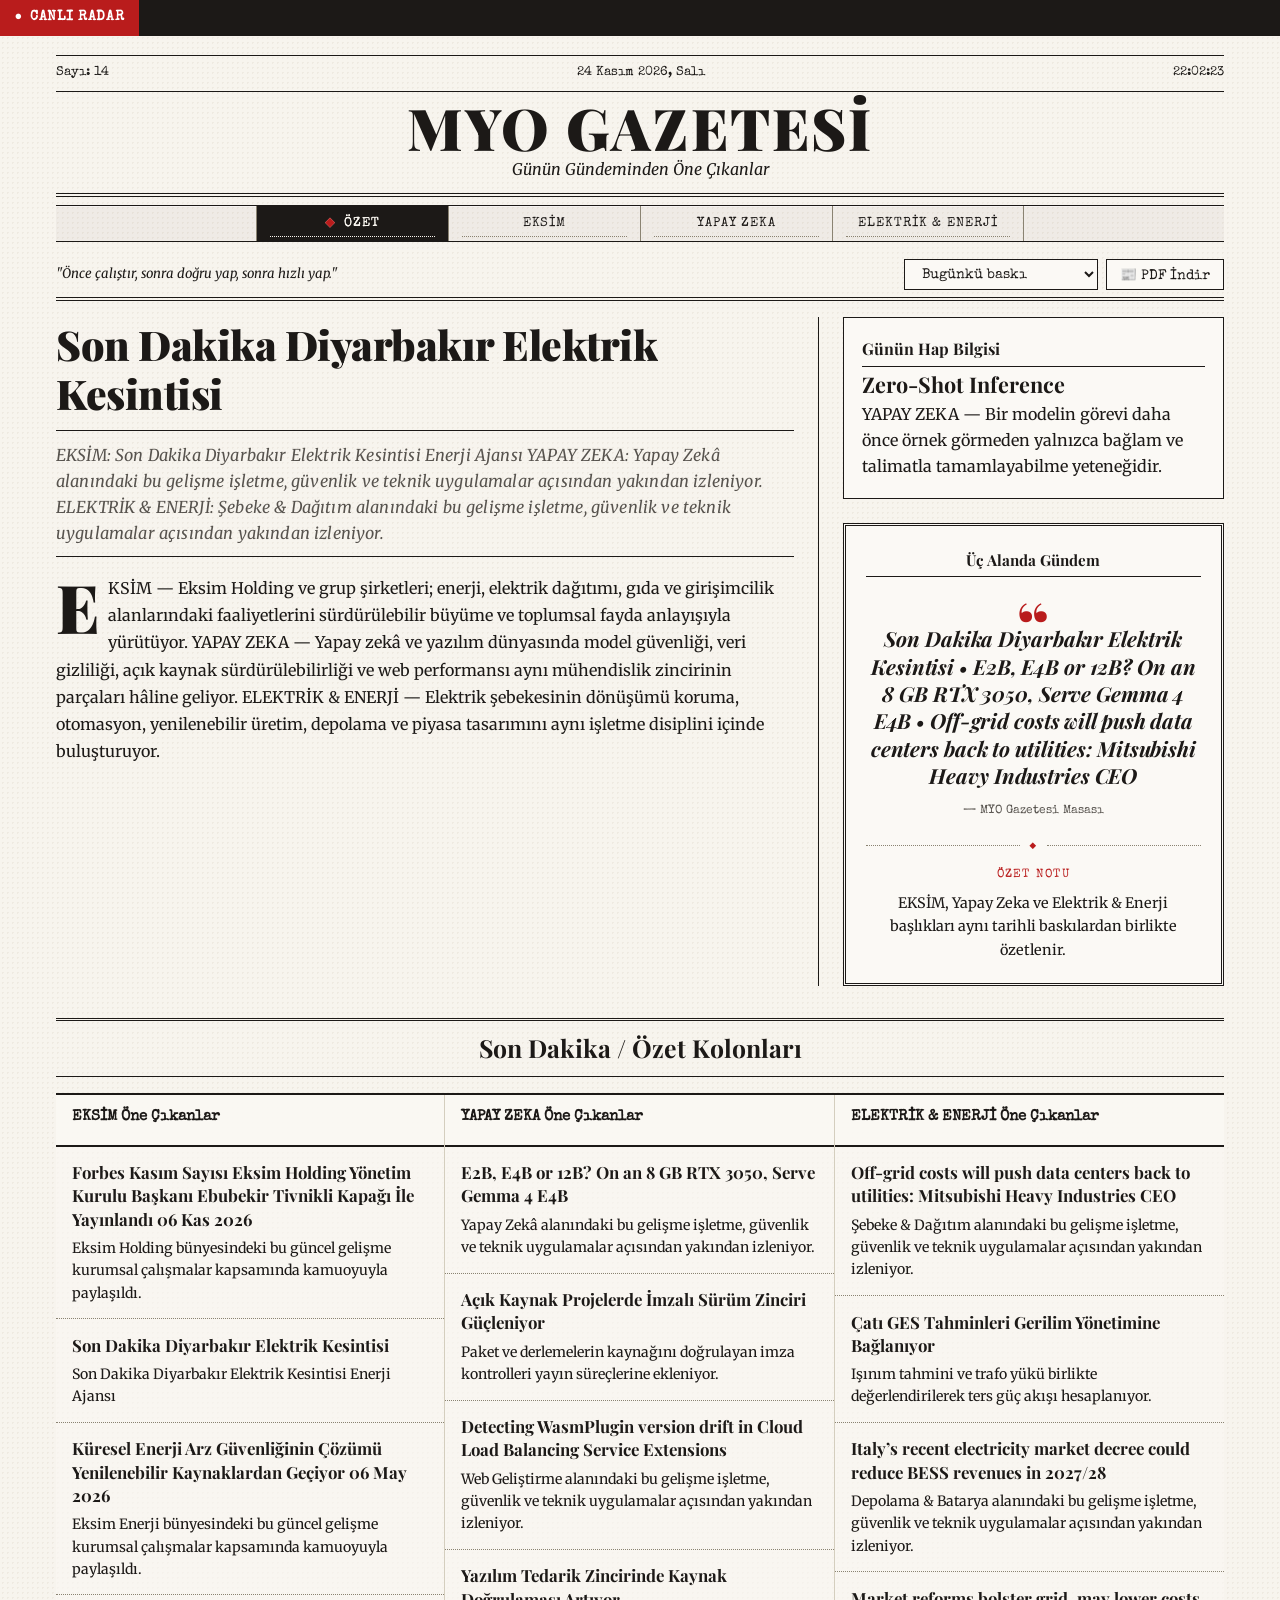
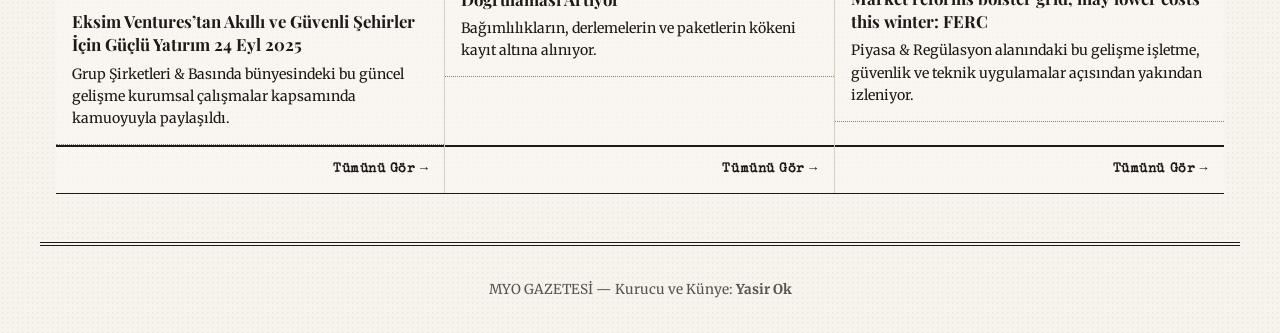
==== commit 9935d0fd: "Ozet sekmesinden kare bulmaca kaldirildi" ====
--- a/index.html
+++ b/index.html
@@ -93,28 +93,6 @@
     </div>
   </section>
 
-  <section class="backpage">
-    <h2 class="section-title">Günün Kare Bulmacası</h2>
-    <div class="puzzle-wrap">
-      <div>
-        <div id="grid" class="grid" role="grid" aria-label="Çengel bulmaca"></div>
-        <div class="puzzle-tools">
-          <button type="button" id="checkBtn">Kontrol Et</button>
-          <button type="button" id="clearBtn">Temizle</button>
-          <span id="score" role="status"></span>
-        </div>
-        <p class="hint">Ok tuşları ile gezin, aynı kutuya tekrar tıklayarak yönü değiştirin.</p>
-      </div>
-      <div class="clues">
-        <h3>Yatay</h3><ol id="clueA"></ol>
-        <h3>Aşağı</h3><ol id="clueD"></ol>
-      </div>
-    </div>
-    <details class="answer-key">
-      <summary>Cevapları Göster</summary>
-      <div class="flip" id="answers"></div>
-    </details>
-  </section>
 </main>
 
 <footer>
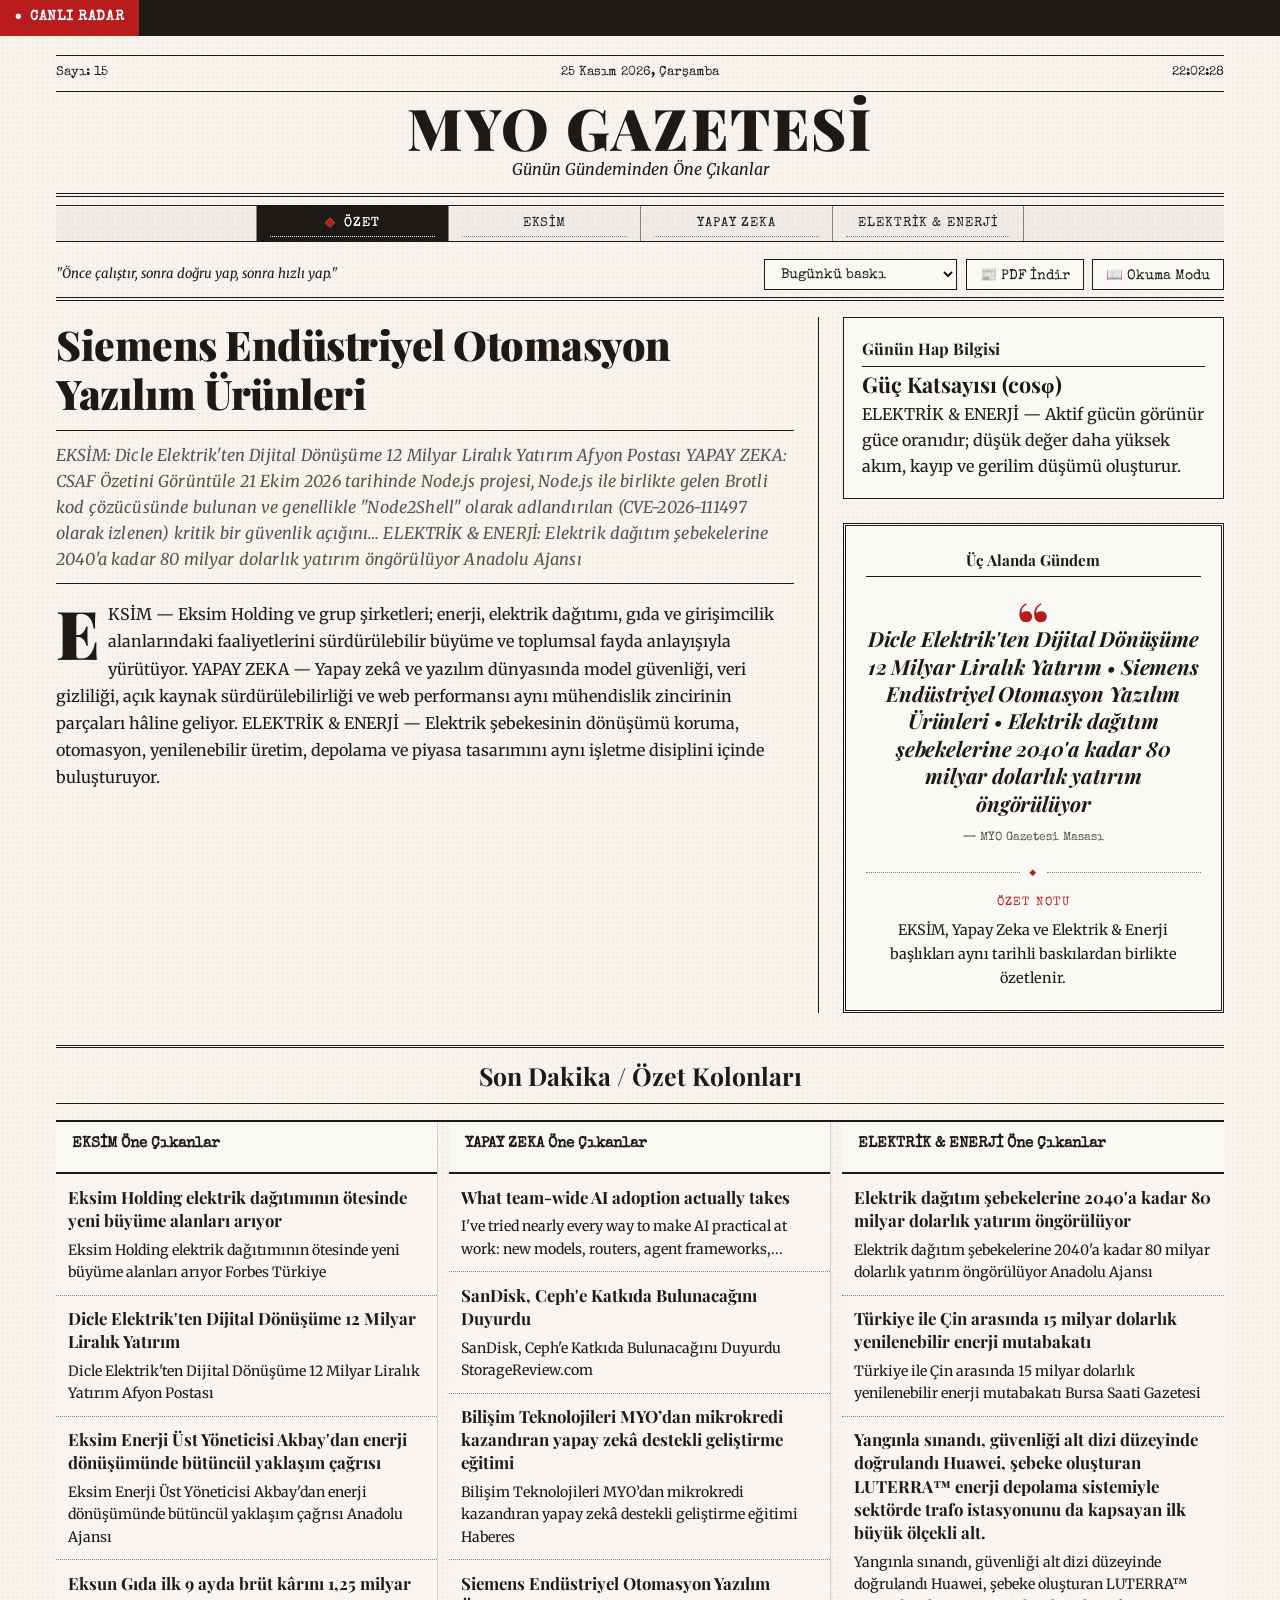
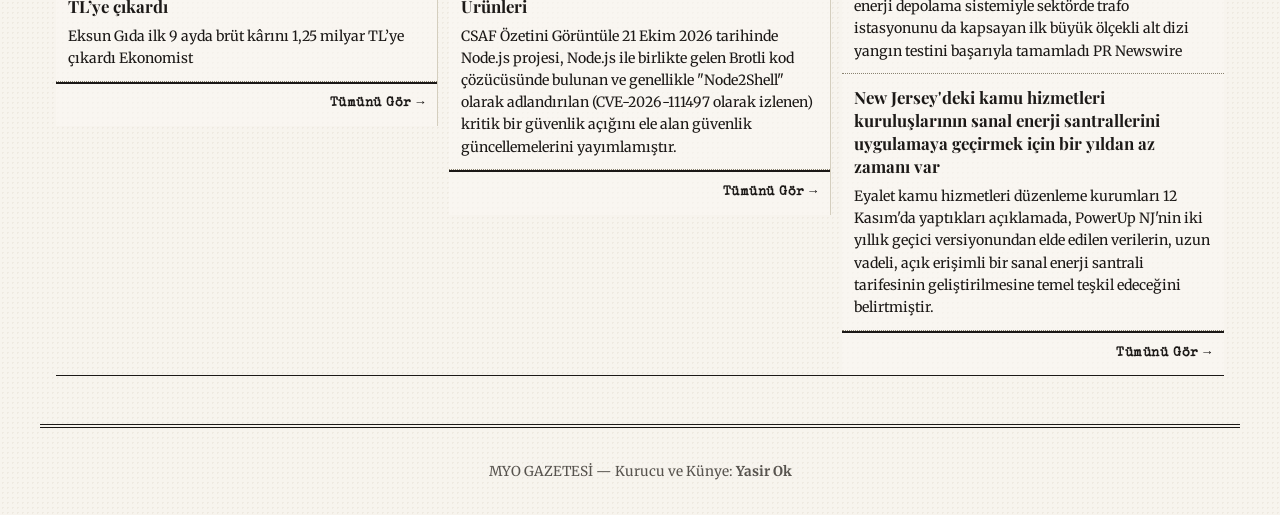
==== commit 5c64c57e: "feat: update edition generator and 4-page reading mode" ====
--- a/index.html
+++ b/index.html
@@ -43,6 +43,7 @@
       <label for="archive" class="sr">Arşiv</label>
       <select id="archive"></select>
       <button type="button" id="pdfBtn" onclick="window.print()">📰 PDF İndir</button>
+      <button type="button" id="readingModeBtn">📖 Okuma Modu</button>
     </span>
   </div>
 </header>
@@ -100,5 +101,6 @@
 </footer>
 
 <script src="app_ozet.js"></script>
+<script src="reading-mode.js"></script>
 </body>
 </html>
--- a/style.css
+++ b/style.css
@@ -887,6 +887,342 @@
     scroll-behavior: auto;
   }
 }
+
+/* ---------- TAM EKRAN OKUMA MODU ---------- */
+.reading-mode-open { overflow: hidden; }
+.reading-mode {
+  position: fixed;
+  inset: 0;
+  z-index: 10000;
+  display: grid;
+  grid-template-rows: auto minmax(0, 1fr) auto;
+  width: 100%;
+  height: 100%;
+  height: 100dvh;
+  color: #211f1a;
+  background: #e9e3d6;
+}
+.reading-toolbar {
+  display: grid;
+  grid-template-columns: auto 1fr auto auto;
+  align-items: center;
+  gap: 1rem;
+  min-height: 3.4rem;
+  padding: .55rem clamp(.7rem, 2vw, 1.5rem);
+  color: #f8f4ea;
+  background: #1c1917;
+  font-family: 'Special Elite', monospace;
+  letter-spacing: .04em;
+}
+.reading-toolbar #readingSection { text-align: center; }
+.reading-toolbar button,
+.reading-arrow {
+  border: 1px solid currentColor;
+  border-radius: .2rem;
+  color: inherit;
+  background: transparent;
+  cursor: pointer;
+  font: inherit;
+}
+.reading-toolbar button { padding: .48rem .7rem; }
+.reading-toolbar button:hover,
+.reading-toolbar button:focus-visible { color: #1c1917; background: #f8f4ea; }
+.reading-stage {
+  display: grid;
+  grid-template-columns: clamp(2.6rem, 7vw, 5rem) minmax(0, 56rem) clamp(2.6rem, 7vw, 5rem);
+  justify-content: center;
+  align-items: stretch;
+  min-height: 0;
+  padding: clamp(.55rem, 2vw, 1.4rem);
+  perspective: 1400px;
+}
+.reading-page {
+  overflow: auto;
+  min-width: 0;
+  padding: clamp(1.2rem, 4vw, 3.6rem) clamp(1.1rem, 5vw, 4.5rem);
+  border: 1px solid #b8ad98;
+  border-radius: .2rem;
+  outline: none;
+  background: #fbf7ed;
+  box-shadow: 0 18px 50px rgba(52, 44, 32, .2), inset 14px 0 25px rgba(95, 78, 53, .04);
+  transform-origin: left center;
+  scrollbar-width: thin;
+}
+.reading-page:focus-visible { box-shadow: 0 0 0 3px #8d1d1d, 0 18px 50px rgba(52, 44, 32, .2); }
+.reading-page h2 {
+  max-width: 24ch;
+  margin: .2rem auto 1rem;
+  font-family: 'Playfair Display', Georgia, serif;
+  font-size: clamp(1.7rem, 4vw, 3.35rem);
+  line-height: 1.08;
+  text-align: center;
+}
+.reading-page p {
+  max-width: 68ch;
+  margin: 0 auto 1.1em;
+  font-family: 'Merriweather', Georgia, serif;
+  font-size: clamp(1rem, 1.4vw, 1.18rem);
+  line-height: 1.8;
+  text-align: left;
+}
+.reading-page .reading-kicker {
+  color: #8d1d1d;
+  font-family: 'Special Elite', monospace;
+  font-size: .8rem;
+  letter-spacing: .08em;
+  text-align: center;
+  text-transform: uppercase;
+}
+.reading-page .reading-deck { font-weight: 700; line-height: 1.6; }
+.reading-page img {
+  display: block;
+  width: min(100%, 48rem);
+  max-height: min(38vh, 25rem);
+  margin: 0 auto 1.35rem;
+  border-radius: .15rem;
+  object-fit: cover;
+}
+.reading-source {
+  display: block;
+  width: max-content;
+  max-width: 100%;
+  margin: 1.4rem auto 0;
+  color: #8d1d1d;
+  font-weight: 700;
+  text-underline-offset: .2em;
+}
+.reading-arrow {
+  align-self: center;
+  width: clamp(2.2rem, 5vw, 3.6rem);
+  height: clamp(3.8rem, 10vw, 6rem);
+  border: 0;
+  color: #554d40;
+  font-family: Georgia, serif;
+  font-size: clamp(2.4rem, 5vw, 4rem);
+}
+.reading-arrow:hover:not(:disabled),
+.reading-arrow:focus-visible { color: #8d1d1d; background: rgba(255,255,255,.45); }
+.reading-arrow:disabled { opacity: .2; cursor: default; }
+.reading-footer {
+  padding: .45rem 1rem;
+  color: #6d6456;
+  font-size: .75rem;
+  text-align: center;
+}
+@media (max-width: 600px) {
+  .reading-toolbar { grid-template-columns: 1fr auto auto; gap: .5rem; font-size: .76rem; }
+  .reading-toolbar > strong { display: none; }
+  .reading-toolbar #readingSection { text-align: left; }
+  .reading-stage { grid-template-columns: 2.3rem minmax(0, 1fr) 2.3rem; padding: .45rem 0; }
+  .reading-page { padding: 1.25rem 1rem 2rem; border-top: 0; border-bottom: 0; }
+  .reading-page h2 { font-size: clamp(1.55rem, 8vw, 2.25rem); }
+  .reading-page p { font-size: 1rem; line-height: 1.72; }
+  .reading-page img { max-height: 31vh; }
+  .reading-arrow { width: 2.25rem; height: 4.2rem; font-size: 2.8rem; }
+  .reading-footer { display: none; }
+}
+@media (prefers-reduced-motion: reduce) {
+  .reading-page { scroll-behavior: auto; }
+}
+@media print {
+  #readingModeBtn,
+  .reading-mode { display: none !important; }
+}
+
+/* ---------- OKUMA MODU: 4 TAM BÖLÜM SAYFASI ---------- */
+.reading-stage {
+  min-height: 0;
+  overflow: hidden;
+}
+.reading-book {
+  position: relative;
+  min-width: 0;
+  min-height: 0;
+  border-radius: .25rem;
+  perspective: 1800px;
+  transform-style: preserve-3d;
+  filter: drop-shadow(0 18px 28px rgba(52, 44, 32, .18));
+}
+.reading-book .reading-page {
+  position: absolute;
+  inset: 0;
+  z-index: 2;
+  overflow-x: hidden;
+  overflow-y: auto;
+  overscroll-behavior: contain;
+  -webkit-overflow-scrolling: touch;
+  backface-visibility: hidden;
+  transform-style: preserve-3d;
+  will-change: transform, opacity, box-shadow;
+}
+.reading-page::after {
+  content: "";
+  position: fixed;
+  inset: 0;
+  z-index: 20;
+  pointer-events: none;
+  opacity: 0;
+  background: linear-gradient(90deg, transparent 5%, rgba(72, 56, 34, .05) 54%, rgba(24, 17, 10, .32) 100%);
+  transition: opacity .58s ease;
+}
+.reading-page-incoming { pointer-events: none; }
+.reading-page-incoming.from-right {
+  z-index: 1;
+  opacity: .72;
+  transform: translateX(2.2%) scale(.985);
+}
+.reading-page-incoming.from-right.is-arriving {
+  opacity: 1;
+  transform: translateX(0) scale(1);
+  transition: transform .7s cubic-bezier(.2,.72,.2,1), opacity .55s ease;
+}
+.reading-page-turning.turn-forward {
+  z-index: 5;
+  transform-origin: left center;
+  transform: rotateY(-104deg) translateX(-1.5%);
+  box-shadow: 24px 8px 34px rgba(38, 28, 17, .34);
+  transition: transform .7s cubic-bezier(.2,.72,.16,1), box-shadow .7s ease;
+}
+.reading-page-turning.turn-forward::after { opacity: 1; }
+.reading-page-incoming.from-left {
+  z-index: 6;
+  opacity: .68;
+  transform-origin: left center;
+  transform: rotateY(-96deg) translateX(-1.5%);
+  box-shadow: -24px 8px 34px rgba(38, 28, 17, .3);
+}
+.reading-page-incoming.from-left.is-arriving {
+  opacity: 1;
+  transform: rotateY(0) translateX(0);
+  box-shadow: 0 18px 50px rgba(52, 44, 32, .2);
+  transition: transform .7s cubic-bezier(.2,.72,.16,1), opacity .4s ease, box-shadow .7s ease;
+}
+.reading-page-turning.turn-backward {
+  z-index: 1;
+  opacity: .82;
+  transform: translateX(2%) scale(.985);
+  transition: transform .7s cubic-bezier(.2,.72,.16,1), opacity .5s ease;
+}
+.reading-hero,
+.reading-category,
+.reading-summary-section {
+  max-width: 68rem;
+  margin: 0 auto 2.4rem;
+}
+.reading-hero {
+  padding-bottom: 1.4rem;
+  border-bottom: 4px double #645b4e;
+}
+.reading-page .reading-hero-image {
+  width: min(100%, 56rem);
+  max-height: 26rem;
+}
+.reading-info-grid {
+  display: grid;
+  grid-template-columns: repeat(2, minmax(0, 1fr));
+  gap: 1rem;
+  max-width: 68rem;
+  margin: 0 auto 2.5rem;
+}
+.reading-info-card,
+.reading-quote {
+  margin: 0;
+  padding: 1.15rem 1.25rem;
+  border: 1px solid #b8ad98;
+  background: #f2ecdf;
+}
+.reading-info-card h3 {
+  margin: .25rem 0 .65rem;
+  font-family: 'Playfair Display', Georgia, serif;
+  font-size: 1.25rem;
+}
+.reading-info-card p,
+.reading-quote {
+  font-size: .94rem;
+  line-height: 1.65;
+}
+.reading-card-label {
+  color: #8d1d1d;
+  font-family: 'Special Elite', monospace;
+  font-size: .72rem;
+  letter-spacing: .08em;
+}
+.reading-category-title {
+  margin: 0 0 1rem;
+  padding-bottom: .5rem;
+  border-bottom: 2px solid #39342d;
+  font-family: 'Playfair Display', Georgia, serif;
+  font-size: clamp(1.35rem, 2.5vw, 2rem);
+  text-transform: capitalize;
+}
+.reading-news-grid {
+  display: grid;
+  grid-template-columns: repeat(2, minmax(0, 1fr));
+  gap: 1rem;
+}
+.reading-news-card {
+  min-width: 0;
+  padding: 1rem;
+  border: 1px solid #c3b9a6;
+  background: rgba(255,255,255,.34);
+}
+.reading-news-card h4,
+.reading-summary-copy h4 {
+  margin: 0 0 .55rem;
+  font-family: 'Playfair Display', Georgia, serif;
+  font-size: 1.12rem;
+  line-height: 1.3;
+}
+.reading-news-card p,
+.reading-summary-copy p {
+  margin-bottom: .7rem;
+  font-size: .9rem;
+  line-height: 1.62;
+}
+.reading-page .reading-news-image {
+  width: 100%;
+  height: 10rem;
+  margin: 0 0 .85rem;
+  object-fit: cover;
+}
+.reading-summary-lead {
+  display: grid;
+  grid-template-columns: minmax(12rem, .8fr) 1.4fr;
+  gap: 1.2rem;
+  margin-bottom: 1rem;
+  align-items: center;
+}
+.reading-page .reading-summary-image {
+  width: 100%;
+  height: 12rem;
+  margin: 0;
+  object-fit: cover;
+}
+.reading-summary-section > .reading-info-card { margin-bottom: 1rem; }
+.reading-empty {
+  padding: 1.2rem;
+  border: 1px dashed #9d927f;
+  color: #675f53;
+  text-align: center !important;
+}
+@media (max-width: 700px) {
+  .reading-book { border-radius: 0; }
+  .reading-info-grid,
+  .reading-news-grid,
+  .reading-summary-lead { grid-template-columns: 1fr; }
+  .reading-page .reading-summary-image { height: 10rem; }
+  .reading-page .reading-news-image { height: 9rem; }
+  .reading-hero,
+  .reading-category,
+  .reading-summary-section { margin-bottom: 1.8rem; }
+  .reading-info-card,
+  .reading-quote,
+  .reading-news-card { padding: .9rem; }
+}
+@media (prefers-reduced-motion: reduce) {
+  .reading-page-incoming,
+  .reading-page-turning { transition: none !important; transform: none !important; }
+}
 /* Son Dakika Orijinal Haber Bağlantısı */
 .news-link {
   display: inline-block;
@@ -1384,3 +1720,134 @@
   }
 }
 
+/* ---------- ADIM 2: ÖLÇÜLÜ GÖRSELLER, SIKI KARTLAR, AKICI GÜNCELLEME ---------- */
+main {
+  transition: opacity 0.12s ease-out;
+}
+
+.edition-updating main {
+  opacity: 0.965;
+}
+
+.lead-image {
+  display: block;
+  width: 100%;
+  height: clamp(190px, 22vw, 240px);
+  max-height: 240px;
+  margin: 0 0 0.85rem;
+  border: 1px solid #cfc9bb;
+  object-fit: cover;
+  object-position: center;
+  background: transparent;
+  overflow: hidden;
+}
+
+.news-card-image,
+.summary-item-image {
+  display: block;
+  width: 100%;
+  height: 108px;
+  max-height: 108px;
+  margin: 0.1rem 0 0.6rem;
+  border: 1px solid #d9d4c8;
+  object-fit: cover;
+  object-position: center;
+  background: transparent;
+  overflow: hidden;
+}
+
+.news-cols {
+  gap: 0.55rem;
+  align-items: start;
+  min-height: 0;
+}
+
+.news-grid-heading {
+  padding-right: 0.75rem;
+  padding-left: 0.75rem;
+}
+
+.news-grid-list {
+  gap: 0.55rem;
+  align-items: start;
+  grid-auto-rows: auto;
+}
+
+.news-grid-list li {
+  align-self: start;
+  padding: 0.72rem 0.78rem;
+}
+
+.news-grid-list .news-card-empty {
+  min-height: 0;
+  border-color: transparent;
+  background: transparent;
+  visibility: hidden;
+}
+
+.ozet-page .ozet-columns {
+  gap: 0.65rem;
+  align-items: start;
+}
+
+.ozet-page .ozet-column {
+  align-self: start;
+}
+
+.ozet-page .ozet-column ul {
+  flex: 0 0 auto;
+}
+
+.ozet-page .ozet-column li {
+  padding: 0.72rem 0.78rem;
+}
+
+.ozet-page .summary-all-link {
+  margin-top: 0;
+  padding: 0.62rem 0.78rem;
+}
+
+@media (max-width: 760px) {
+  .lead-image {
+    height: clamp(170px, 48vw, 220px);
+    max-height: 220px;
+  }
+
+  .news-card-image,
+  .summary-item-image {
+    height: 104px;
+    max-height: 104px;
+  }
+
+  .news-cols,
+  .news-grid-list,
+  .ozet-page .ozet-columns {
+    gap: 0.45rem;
+  }
+}
+
+@media (prefers-reduced-motion: reduce) {
+  main {
+    transition: none;
+  }
+}
+
+@media print {
+  .lead-image,
+  .news-card-image,
+  .summary-item-image {
+    display: none !important;
+  }
+
+  .news-cols,
+  .news-grid-list,
+  .ozet-page .ozet-columns {
+    gap: 0;
+  }
+
+  .news-grid-list li,
+  .ozet-page .ozet-column {
+    align-self: stretch;
+  }
+}
+
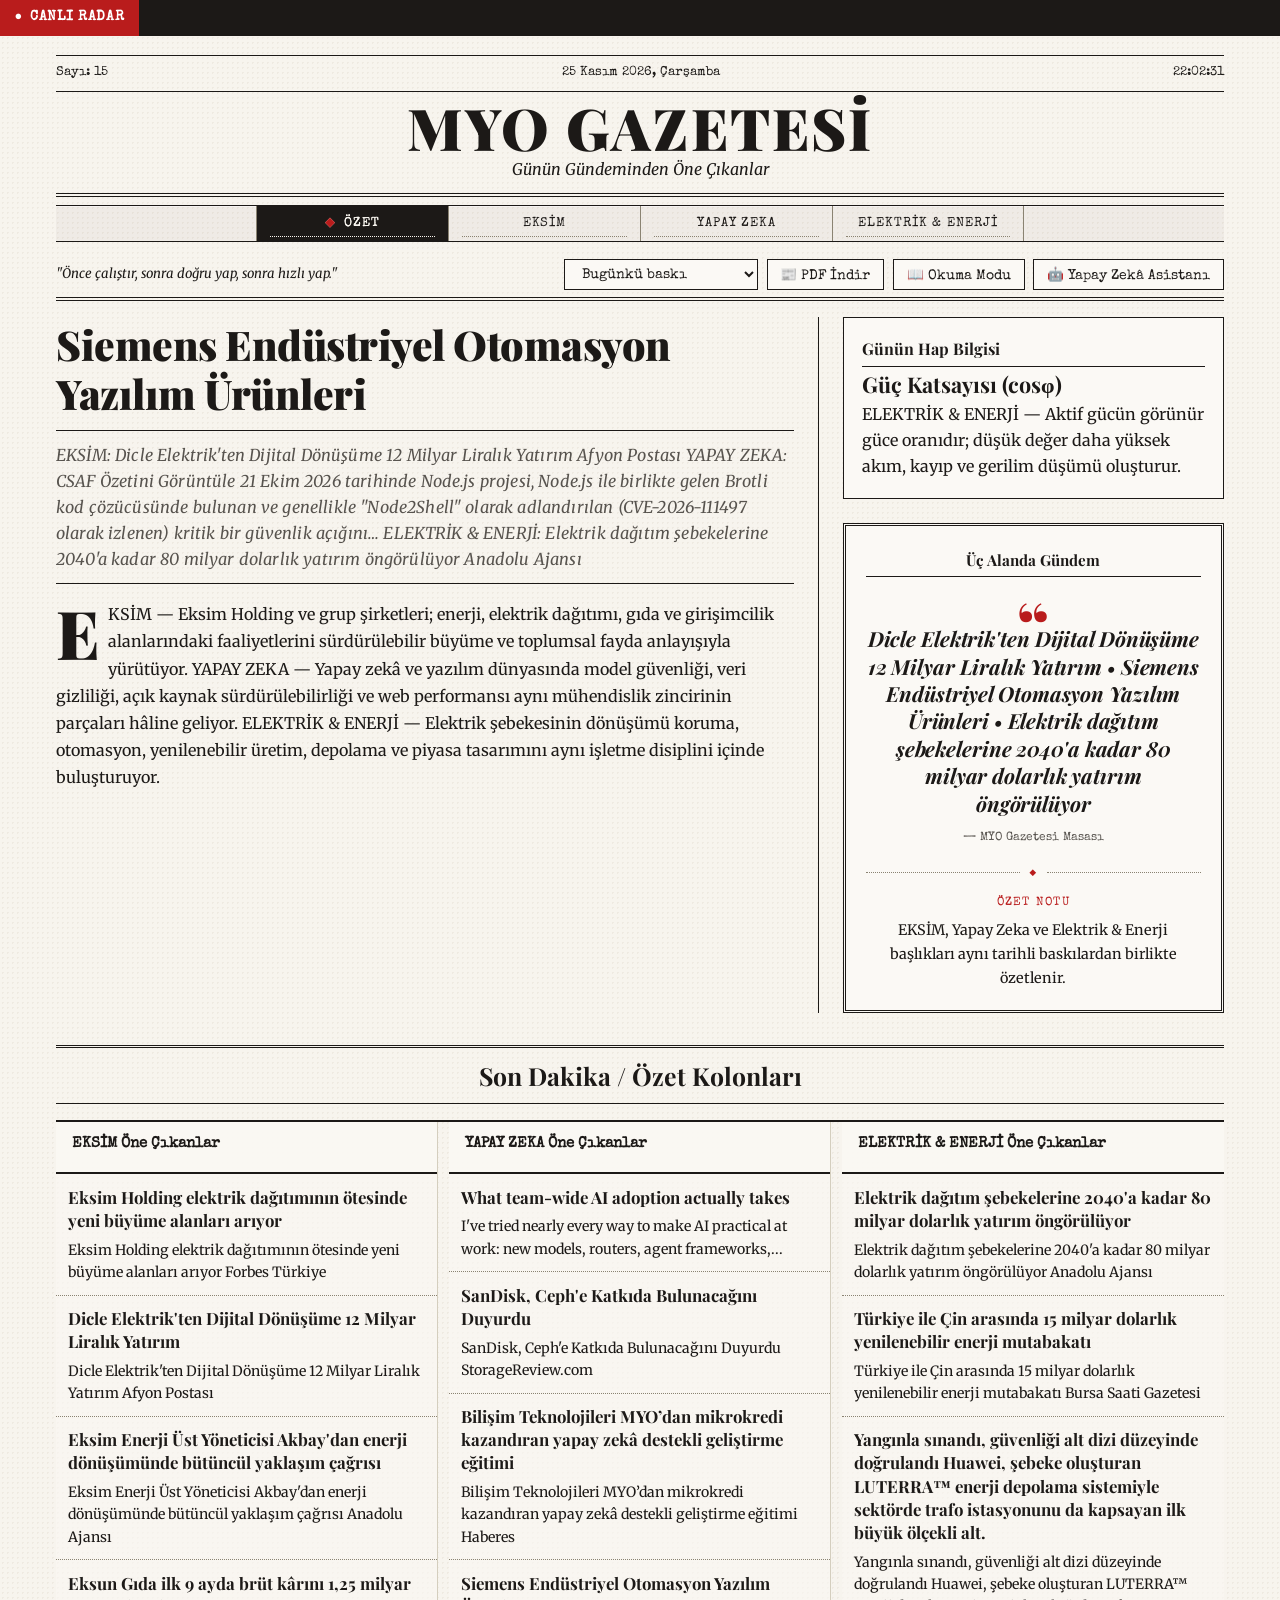
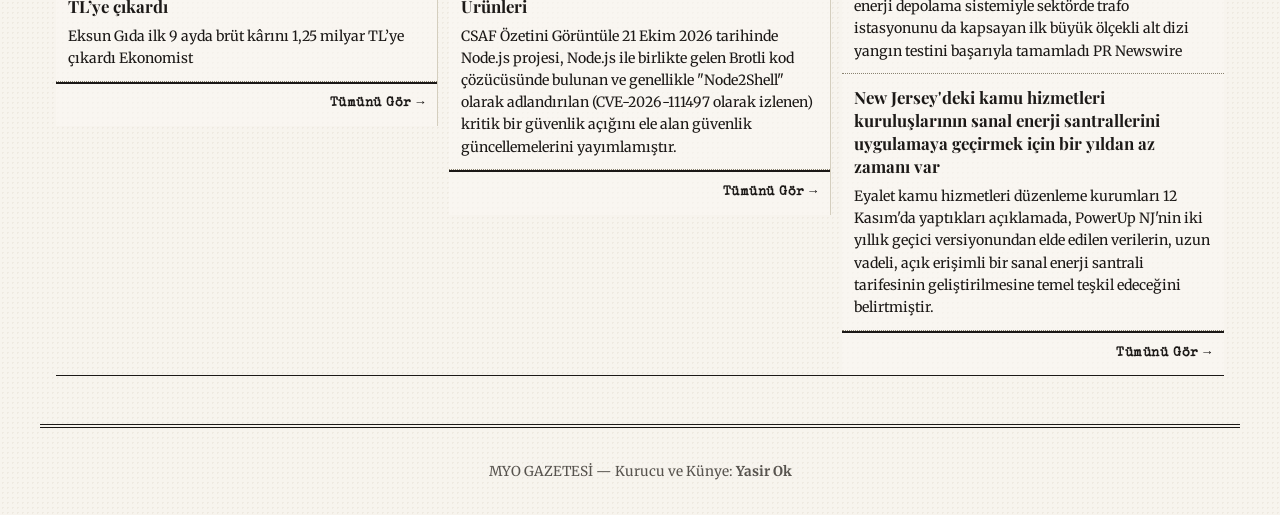
==== commit 48987d0a: "feat: add Gemini /api/chat endpoint and fast assistant flow" ====
--- a/index.html
+++ b/index.html
@@ -44,6 +44,7 @@
       <select id="archive"></select>
       <button type="button" id="pdfBtn" onclick="window.print()">📰 PDF İndir</button>
       <button type="button" id="readingModeBtn">📖 Okuma Modu</button>
+      <button type="button" id="aiAssistantBtn">🤖 Yapay Zekâ Asistanı</button>
     </span>
   </div>
 </header>
@@ -102,5 +103,6 @@
 
 <script src="app_ozet.js"></script>
 <script src="reading-mode.js"></script>
+<script src="ai-assistant.js"></script>
 </body>
 </html>
--- a/style.css
+++ b/style.css
@@ -1029,6 +1029,313 @@
   .reading-mode { display: none !important; }
 }
 
+/* ---------- YAPAY ZEKÂ ASİSTANI / ADIM 1 ---------- */
+.ai-assistant-open { overflow: hidden; }
+.ai-assistant {
+  position: fixed;
+  z-index: 12000;
+  inset: 0;
+  display: grid;
+  grid-template-rows: auto minmax(0, 1fr) auto auto auto;
+  width: 100%;
+  height: 100%;
+  height: 100dvh;
+  overflow: hidden;
+  border: 0;
+  border-radius: 0;
+  color: #211f1a;
+  background: #f8f4ea;
+  box-shadow: none;
+  font-family: 'Merriweather', Georgia, serif;
+  display: grid;
+  opacity: 1;
+  transform: scale(1) translateY(0);
+  transform-origin: center center;
+  transition: opacity .24s ease, transform .28s cubic-bezier(.2,.78,.2,1);
+  visibility: visible;
+  pointer-events: auto;
+}
+.ai-assistant.is-open {
+  display: grid;
+  opacity: 1;
+  transform: scale(1) translateY(0);
+  visibility: visible;
+  pointer-events: auto;
+}
+.ai-assistant.is-opening {
+  display: grid;
+  opacity: 0;
+  transform: scale(.94) translateY(1.2rem);
+  visibility: visible;
+  pointer-events: auto;
+}
+.ai-assistant.is-closing {
+  display: grid;
+  opacity: 0;
+  transform: scale(.97) translateY(.6rem);
+  visibility: visible;
+  pointer-events: none;
+}
+.ai-assistant-header {
+  display: flex;
+  align-items: center;
+  justify-content: space-between;
+  gap: 1rem;
+  padding: .8rem 1rem;
+  color: #f8f4ea;
+  background: #1c1917;
+}
+.ai-assistant-header > div {
+  display: flex;
+  align-items: center;
+  gap: .75rem;
+  min-width: 0;
+}
+.ai-assistant-mark { font-size: 1.55rem; }
+.ai-assistant-header h2 {
+  margin: 0;
+  font-family: 'Playfair Display', Georgia, serif;
+  font-size: 1.25rem;
+  line-height: 1.15;
+}
+.ai-assistant-header p {
+  margin: .15rem 0 0;
+  color: #d7d0c1;
+  font-size: .7rem;
+}
+.ai-assistant-header button {
+  flex: 0 0 auto;
+  width: 2.25rem;
+  height: 2.25rem;
+  border: 1px solid #d7d0c1;
+  border-radius: 50%;
+  color: inherit;
+  background: transparent;
+  cursor: pointer;
+}
+.ai-assistant-header button:hover,
+.ai-assistant-header button:focus-visible { color: #1c1917; background: #f8f4ea; }
+.ai-assistant-history {
+  overflow-y: auto;
+  min-height: 0;
+  padding: 1rem;
+  background:
+    linear-gradient(rgba(248,244,234,.94), rgba(248,244,234,.94)),
+    repeating-linear-gradient(0deg, transparent 0 27px, rgba(69,58,43,.06) 27px 28px);
+  overscroll-behavior: contain;
+  width: min(100%, 78rem);
+  margin: 0 auto;
+}
+.ai-message {
+  width: fit-content;
+  max-width: min(88%, 38rem);
+  margin: 0 0 .85rem;
+  padding: .8rem .9rem;
+  border: 1px solid #c2b8a5;
+  border-radius: .2rem .8rem .8rem .8rem;
+  background: #fffdf7;
+  box-shadow: 0 3px 10px rgba(47,39,29,.07);
+}
+.ai-message-user {
+  margin-left: auto;
+  border-color: #7c7060;
+  border-radius: .8rem .2rem .8rem .8rem;
+  color: #f9f5eb;
+  background: #39342d;
+}
+.ai-message-label {
+  display: block;
+  margin-bottom: .35rem;
+  color: #8d1d1d;
+  font-family: 'Special Elite', monospace;
+  font-size: .66rem;
+  letter-spacing: .08em;
+}
+.ai-message-user .ai-message-label { color: #e7c2b6; }
+.ai-message p { margin: 0; font-size: .9rem; line-height: 1.65; }
+.ai-message-image {
+  display: block;
+  width: 100%;
+  max-height: 18rem;
+  margin-top: .7rem;
+  border-radius: .25rem;
+  object-fit: cover;
+}
+.ai-message-link,
+.ai-news-link {
+  display: inline-block;
+  margin-top: .55rem;
+  color: #8d1d1d;
+  font-size: .78rem;
+  font-weight: 700;
+  text-underline-offset: .18em;
+}
+.ai-news-cards {
+  display: grid;
+  grid-template-columns: repeat(2, minmax(0, 1fr));
+  gap: .7rem;
+  margin-top: .8rem;
+}
+.ai-news-card {
+  min-width: 0;
+  padding: .7rem;
+  border: 1px solid #c8beab;
+  background: #f4eee1;
+}
+.ai-news-image {
+  display: block;
+  width: 100%;
+  height: 7.5rem;
+  margin: 0 0 .55rem;
+  object-fit: cover;
+}
+.ai-news-meta {
+  display: block;
+  margin-bottom: .3rem;
+  color: #8d1d1d;
+  font-family: 'Special Elite', monospace;
+  font-size: .62rem;
+}
+.ai-news-card h4 {
+  margin: 0 0 .35rem;
+  font-family: 'Playfair Display', Georgia, serif;
+  font-size: .95rem;
+  line-height: 1.28;
+}
+.ai-news-card p { font-size: .76rem; line-height: 1.5; }
+.ai-attachment-list {
+  display: flex;
+  gap: .45rem;
+  overflow-x: auto;
+  padding: 0 .85rem;
+  background: #eee7d9;
+  width: 100%;
+}
+.ai-attachment-list:empty { display: none; }
+.ai-attachment-chip {
+  display: inline-flex;
+  flex: 0 0 auto;
+  align-items: center;
+  gap: .35rem;
+  margin: .55rem 0;
+  padding: .35rem .45rem .35rem .6rem;
+  border: 1px solid #b9ae9b;
+  border-radius: 2rem;
+  background: #fffaf0;
+  font-size: .72rem;
+}
+.ai-attachment-chip button {
+  width: 1.25rem;
+  height: 1.25rem;
+  padding: 0;
+  border: 0;
+  border-radius: 50%;
+  background: #ddd3c2;
+  cursor: pointer;
+}
+.ai-assistant-status {
+  min-height: 1.15rem;
+  margin: 0;
+  padding: .25rem .9rem;
+  color: #655c4f;
+  background: #eee7d9;
+  font-family: 'Special Elite', monospace;
+  font-size: .68rem;
+}
+.ai-assistant-status.is-error { color: #9b1717; }
+.ai-assistant-composer {
+  padding: .75rem;
+  border-top: 1px solid #b9ae9b;
+  background: #f1eadc;
+}
+.ai-assistant-composer > * { max-width: 78rem; margin-right: auto; margin-left: auto; }
+.ai-assistant-composer textarea {
+  display: block;
+  width: 100%;
+  min-height: 3.7rem;
+  max-height: 10rem;
+  resize: vertical;
+  padding: .7rem .8rem;
+  border: 1px solid #8f8575;
+  border-radius: .3rem;
+  color: #211f1a;
+  background: #fffdf7;
+  font: .9rem/1.5 'Merriweather', Georgia, serif;
+}
+.ai-assistant-actions {
+  display: flex;
+  flex-wrap: wrap;
+  align-items: center;
+  gap: .45rem;
+  margin-top: .55rem;
+}
+.ai-assistant-actions button,
+.ai-file-button,
+.ai-voice-toggle {
+  display: inline-flex;
+  align-items: center;
+  min-height: 2.25rem;
+  padding: .45rem .65rem;
+  border: 1px solid #8f8575;
+  border-radius: .25rem;
+  color: #211f1a;
+  background: #fffaf0;
+  font-family: 'Special Elite', monospace;
+  font-size: .72rem;
+  cursor: pointer;
+}
+.ai-file-button input {
+  position: absolute;
+  width: 1px;
+  height: 1px;
+  overflow: hidden;
+  clip: rect(0 0 0 0);
+  clip-path: inset(50%);
+}
+.ai-voice-toggle { cursor: default; }
+.ai-voice-toggle input { margin-right: .3rem; }
+#aiAssistantSend {
+  margin-left: auto;
+  border-color: #1c1917;
+  color: #fffaf0;
+  background: #1c1917;
+}
+#aiAssistantMic.is-listening { border-color: #a61f1f; color: #fff; background: #a61f1f; }
+.ai-assistant-actions button:hover:not(:disabled),
+.ai-file-button:hover,
+.ai-assistant-actions button:focus-visible,
+.ai-file-button:focus-within { border-color: #8d1d1d; color: #8d1d1d; }
+#aiAssistantSend:hover:not(:disabled),
+#aiAssistantSend:focus-visible { color: #fff; background: #8d1d1d; }
+.ai-assistant button:disabled { opacity: .48; cursor: not-allowed; }
+@media (max-width: 700px) {
+  .ai-assistant {
+    inset: 0;
+    width: 100%;
+    height: 100%;
+    height: 100dvh;
+    border: 0;
+    border-radius: 0;
+    box-shadow: none;
+  }
+  .ai-assistant-history { padding: .75rem; }
+  .ai-message { max-width: 94%; }
+  .ai-news-cards { grid-template-columns: 1fr; }
+  .ai-news-image { height: 9rem; }
+  .ai-assistant-actions { display: grid; grid-template-columns: repeat(2, minmax(0, 1fr)); }
+  .ai-assistant-actions > * { justify-content: center; }
+  #aiAssistantSend { margin-left: 0; }
+}
+@media (prefers-reduced-motion: reduce) {
+  .ai-assistant,
+  .ai-assistant.is-open,
+  .ai-assistant.is-closing { transition: none; transform: none; }
+}
+@media print {
+  #aiAssistantBtn,
+  .ai-assistant { display: none !important; }
+}
+
 /* ---------- OKUMA MODU: 4 TAM BÖLÜM SAYFASI ---------- */
 .reading-stage {
   min-height: 0;
